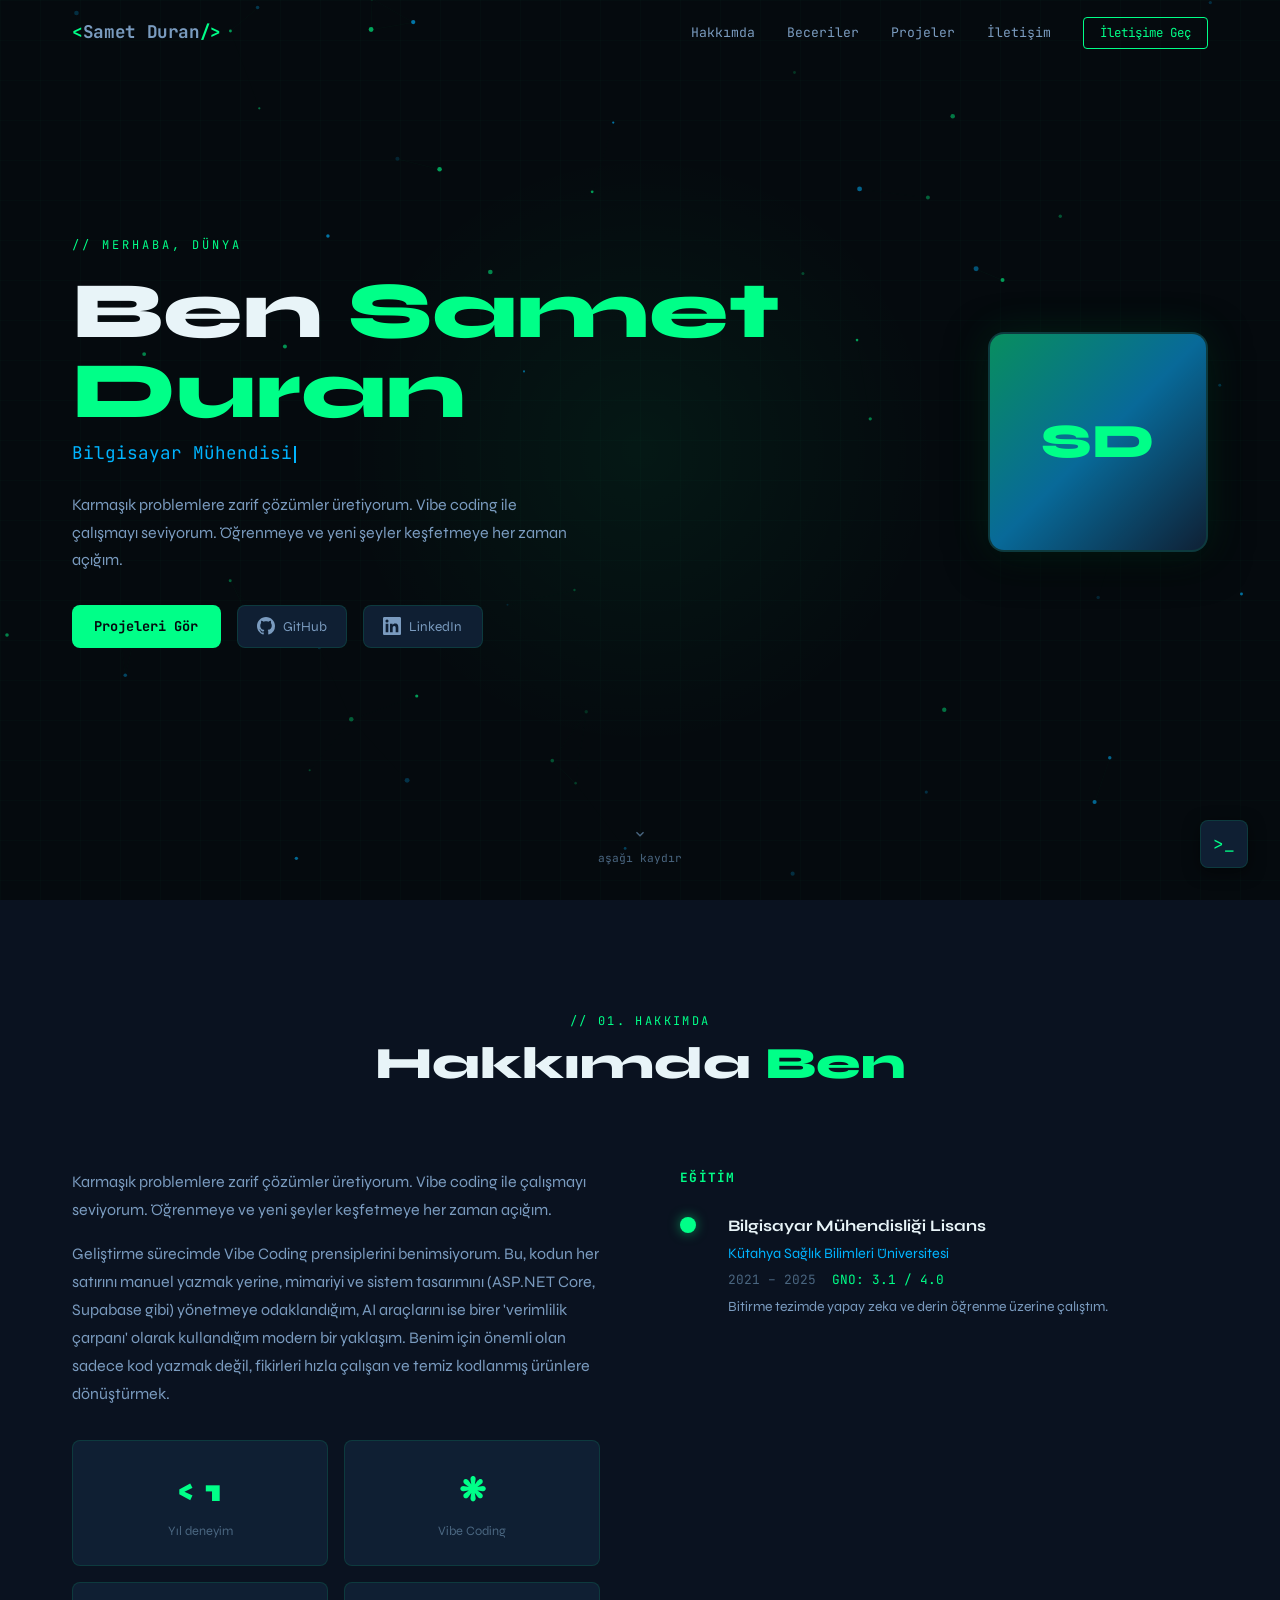
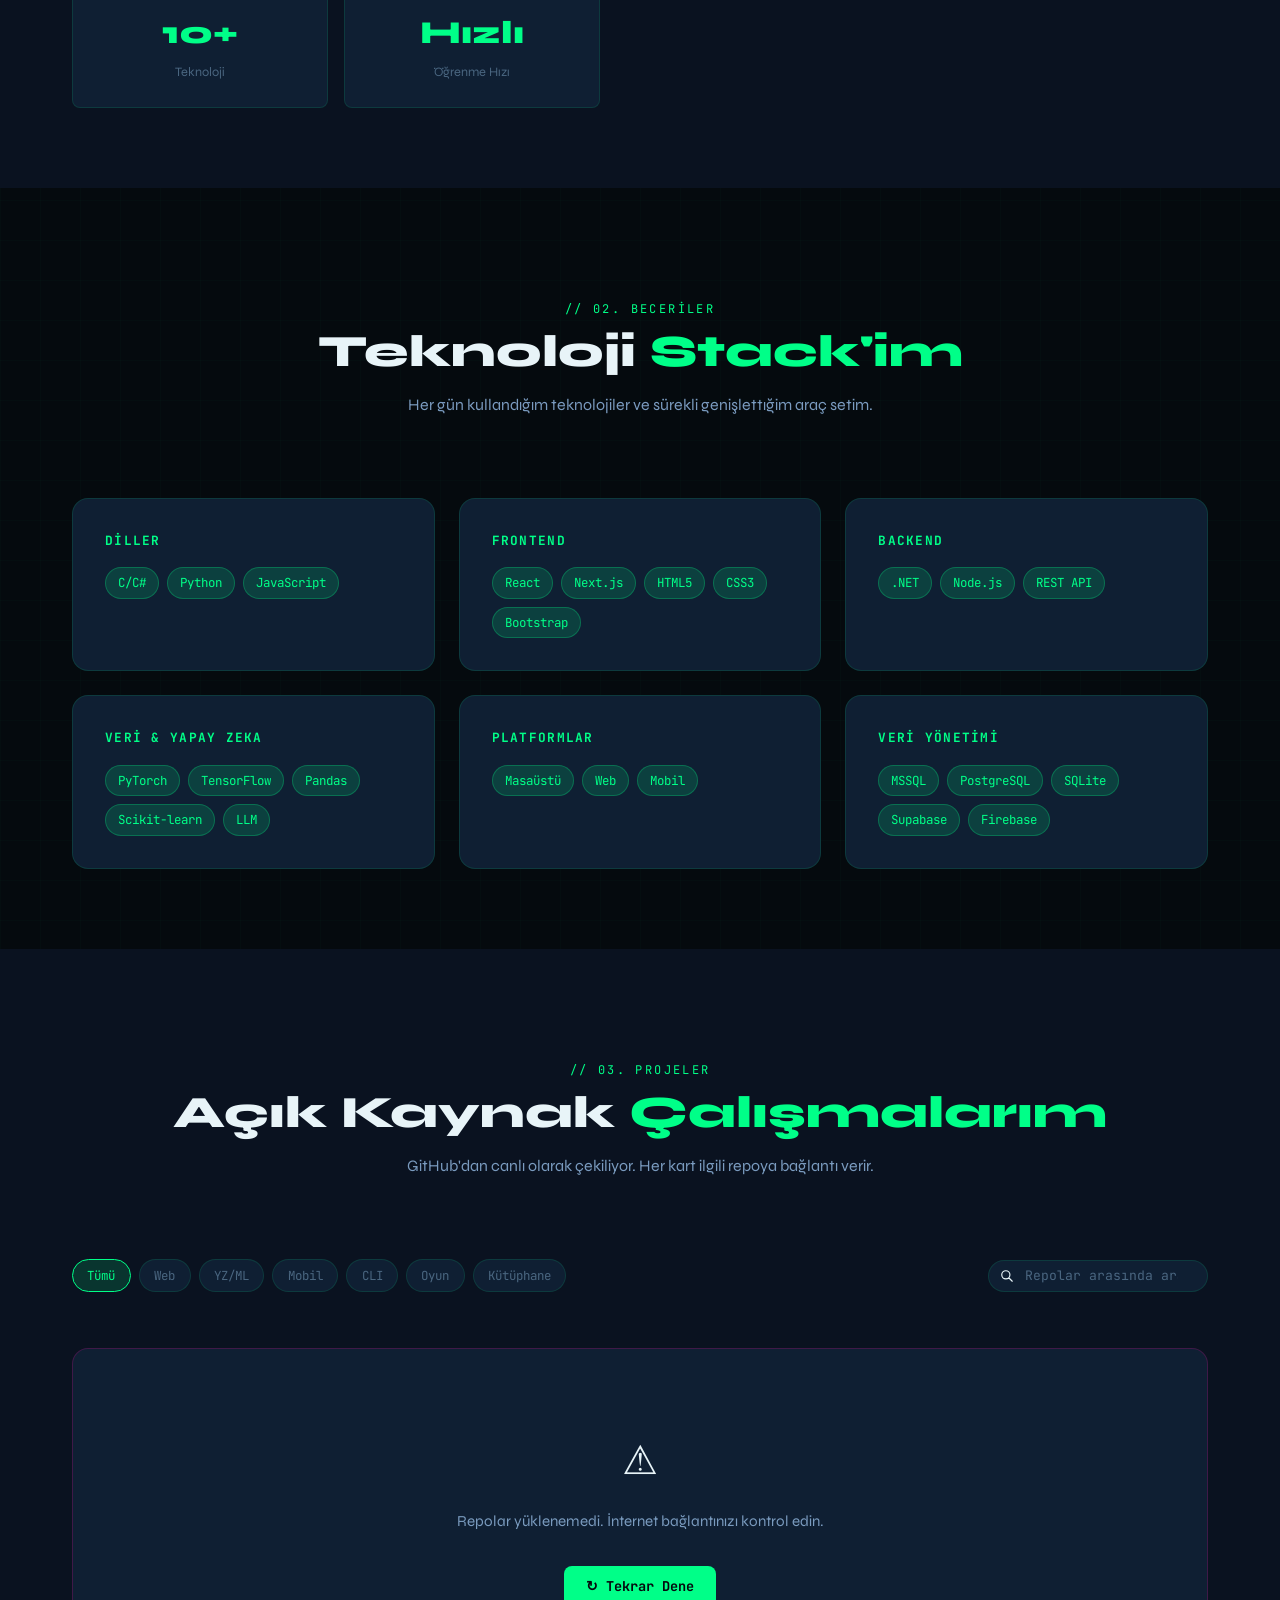
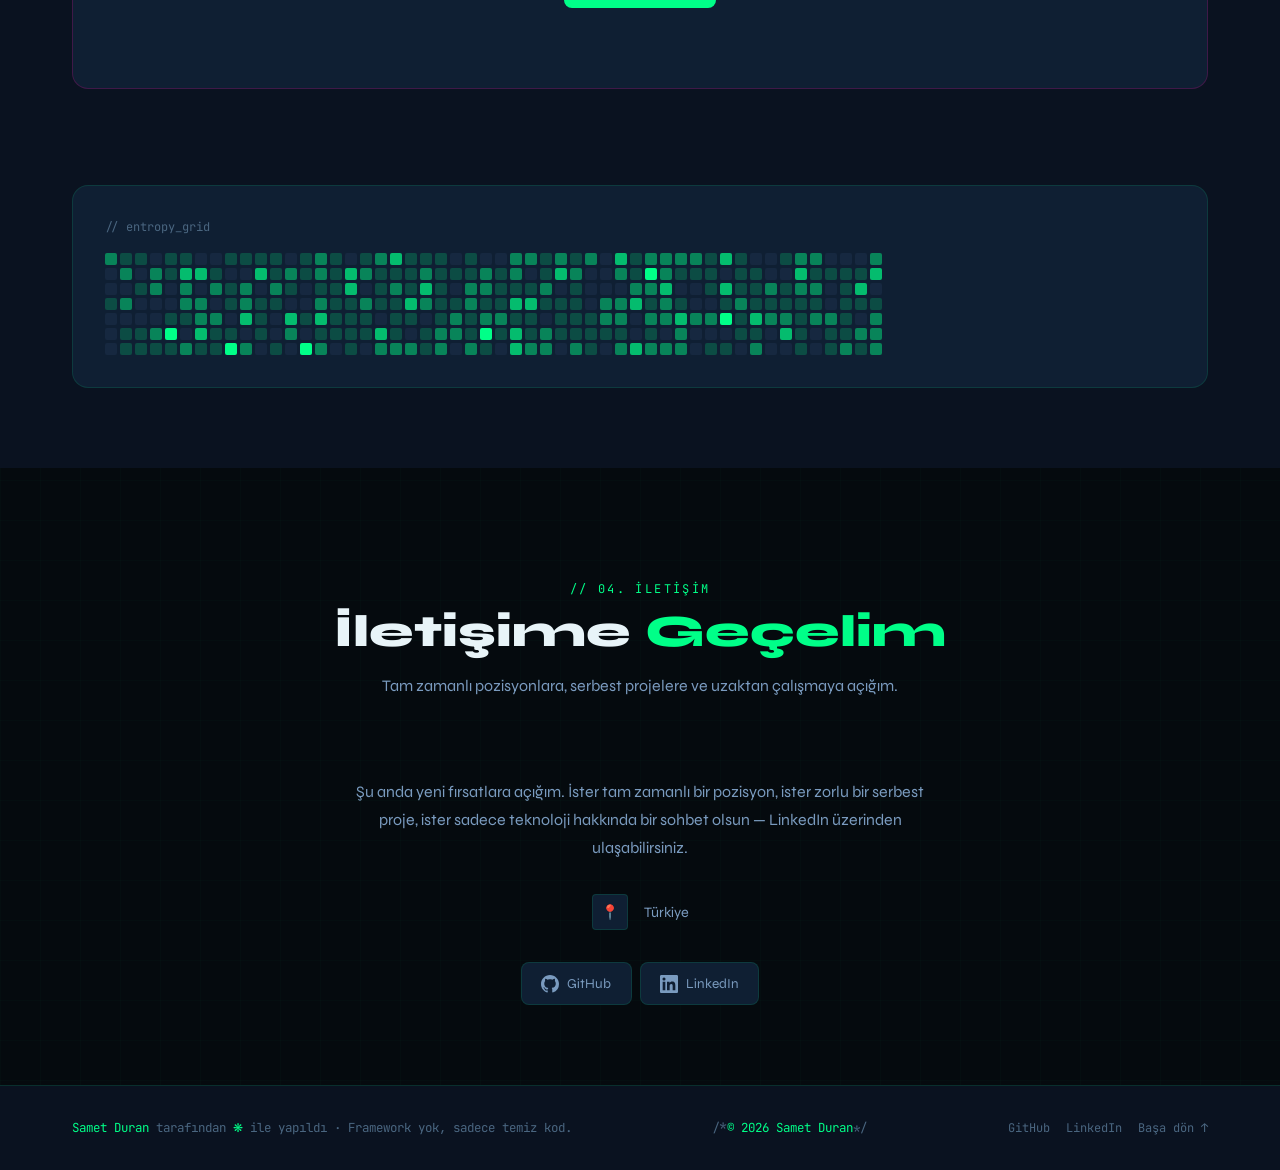
==== index.html @ 588da6be "Initial portfolio upload" ====
<!DOCTYPE html>
<html lang="tr" data-theme="dark">
<head>
  <meta charset="UTF-8">
  <meta name="viewport" content="width=device-width, initial-scale=1.0">
  <meta name="theme-color" content="#050a0e">
  <meta name="robots" content="index, follow">

  <!-- SEO — app.js tarafından config'den doldurulur -->
  <title>Portfolyo</title>
  <meta name="description" content="">
  <meta name="keywords" content="">

  <!-- Open Graph -->
  <meta property="og:type"        content="website">
  <meta property="og:title"       content="">
  <meta property="og:description" content="">
  <meta property="og:url"         content="">
  <meta property="og:image"       content="">

  <!-- Twitter Card -->
  <meta property="twitter:card"  content="summary_large_image">
  <meta property="twitter:title" content="">

  <!-- Canonical -->
  <link rel="canonical" href="">

  <!-- Kritik fontları önceden yükle -->
  <link rel="preconnect" href="https://fonts.googleapis.com">
  <link rel="preconnect" href="https://fonts.gstatic.com" crossorigin>
  <link href="https://fonts.googleapis.com/css2?family=Syne:wght@400;700;800;900&family=JetBrains+Mono:wght@400;600;700&display=swap"
        rel="stylesheet">

  <!-- Stil Dosyaları -->
  <link rel="stylesheet" href="css/variables.css">
  <link rel="stylesheet" href="css/components.css">
  <link rel="stylesheet" href="css/layout.css">

  <!-- Favicon (satır içi) -->
  <link rel="icon" href="data:image/svg+xml,<svg xmlns='http://www.w3.org/2000/svg' viewBox='0 0 100 100'><text y='.9em' font-size='90'>⚡</text></svg>">

  <!-- sr-only yardımcı sınıfı -->
  <style>
    .sr-only {
      position: absolute;
      width: 1px; height: 1px;
      padding: 0; margin: -1px;
      overflow: hidden;
      clip: rect(0,0,0,0);
      white-space: nowrap;
      border: 0;
    }
  </style>
</head>
<body>

  <!-- Kaydırma ilerleme çubuğu -->
  <div id="scroll-progress" role="progressbar" aria-label="Sayfa kaydırma ilerlemesi" aria-valuenow="0" aria-valuemin="0" aria-valuemax="100"></div>

  <!-- ══ NAVİGASYON ══════════════════════════════════════════════ -->
  <nav id="navbar" role="navigation" aria-label="Ana navigasyon">
    <div class="container nav-inner">
      <a href="#hero" class="nav-logo" aria-label="Ana sayfa">
        &lt;<span id="site-name">Portfolyo</span>/&gt;
      </a>

      <ul id="nav-menu" role="list">
        <li><a href="#about"    class="nav-link">Hakkımda</a></li>
        <li><a href="#skills"   class="nav-link">Beceriler</a></li>
        <li><a href="#projects" class="nav-link">Projeler</a></li>
        <li><a href="#contact"  class="nav-link">İletişim</a></li>
        <li>
          <a href="#contact" class="nav-cta" aria-label="İletişime geç">
            İletişime Geç
          </a>
        </li>
      </ul>

      <button id="hamburger" aria-label="Navigasyon menüsünü aç/kapat" aria-expanded="false" aria-controls="nav-menu">
        <span></span><span></span><span></span>
      </button>
    </div>
  </nav>

  <!-- ══ HERO ════════════════════════════════════════════════ -->
  <section id="hero" aria-label="Tanıtım">
    <canvas id="particle-canvas" aria-hidden="true"></canvas>
    <div class="hero-glow" aria-hidden="true"></div>

    <div class="container">
      <div class="hero-inner">
        <div class="hero-content">
          <p class="hero-label">// Merhaba, Dünya</p>
          <h1 class="hero-name">
            Ben <span class="accent" id="hero-name">Ada Yılmaz</span>
          </h1>
          <p class="hero-subtitle" aria-live="polite">
            <span id="typing-text"></span><span class="cursor" aria-hidden="true"></span>
          </p>
          <p class="hero-bio" id="hero-bio"></p>

          <div class="hero-actions" role="list">
            <a href="#projects" class="btn-primary" role="listitem">
              Projeleri Gör
            </a>
            <a href="" data-social="github" class="btn-icon" target="_blank" rel="noopener noreferrer" role="listitem" aria-label="GitHub profili">
              <svg viewBox="0 0 16 16" aria-hidden="true"><path d="M8 0C3.58 0 0 3.58 0 8c0 3.54 2.29 6.53 5.47 7.59.4.07.55-.17.55-.38 0-.19-.01-.82-.01-1.49-2.01.37-2.53-.49-2.69-.94-.09-.23-.48-.94-.82-1.13-.28-.15-.68-.52-.01-.53.63-.01 1.08.58 1.23.82.72 1.21 1.87.87 2.33.66.07-.52.28-.87.51-1.07-1.78-.2-3.64-.89-3.64-3.95 0-.87.31-1.59.82-2.15-.08-.2-.36-1.02.08-2.12 0 0 .67-.21 2.2.82.64-.18 1.32-.27 2-.27.68 0 1.36.09 2 .27 1.53-1.04 2.2-.82 2.2-.82.44 1.1.16 1.92.08 2.12.51.56.82 1.27.82 2.15 0 3.07-1.87 3.75-3.65 3.95.29.25.54.73.54 1.48 0 1.07-.01 1.93-.01 2.2 0 .21.15.46.55.38A8.013 8.013 0 0016 8c0-4.42-3.58-8-8-8z"/></svg>
              GitHub
            </a>
            <a href="" data-social="linkedin" class="btn-icon" target="_blank" rel="noopener noreferrer" role="listitem" aria-label="LinkedIn profili">
              <svg viewBox="0 0 24 24" aria-hidden="true"><path d="M20.447 20.452h-3.554v-5.569c0-1.328-.027-3.037-1.852-3.037-1.853 0-2.136 1.445-2.136 2.939v5.667H9.351V9h3.414v1.561h.046c.477-.9 1.637-1.85 3.37-1.85 3.601 0 4.267 2.37 4.267 5.455v6.286zM5.337 7.433a2.062 2.062 0 01-2.063-2.065 2.064 2.064 0 112.063 2.065zm1.782 13.019H3.555V9h3.564v11.452zM22.225 0H1.771C.792 0 0 .774 0 1.729v20.542C0 23.227.792 24 1.771 24h20.451C23.2 24 24 23.227 24 22.271V1.729C24 .774 23.2 0 22.222 0h.003z"/></svg>
              LinkedIn
            </a>

          </div>
        </div>

        <div class="hero-avatar animate-on-scroll" id="hero-avatar" aria-label="Profil fotoğrafı"></div>
      </div>
    </div>

    <div class="hero-scroll" aria-hidden="true">
      <svg viewBox="0 0 24 24"><path d="M7.41 8.59L12 13.17l4.59-4.58L18 10l-6 6-6-6 1.41-1.41z"/></svg>
      aşağı kaydır
    </div>
  </section>

  <!-- ══ HAKKIMDA ════════════════════════════════════════════════ -->
  <section id="about" aria-labelledby="about-heading">
    <div class="container">
      <div class="section-header animate-on-scroll">
        <p class="section-label">// 01. hakkımda</p>
        <h2 class="section-title" id="about-heading">Hakkımda <span>Ben</span></h2>
      </div>

      <div class="about-grid">
        <div class="about-text animate-on-scroll">
          <p id="about-bio"></p>
          <p>
            Geliştirme sürecimde Vibe Coding prensiplerini benimsiyorum. Bu, kodun her satırını manuel yazmak yerine, mimariyi ve sistem tasarımını (ASP.NET Core, Supabase gibi) yönetmeye odaklandığım, AI araçlarını ise birer 'verimlilik çarpanı' olarak kullandığım modern bir yaklaşım. Benim için önemli olan sadece kod yazmak değil, fikirleri hızla çalışan ve temiz kodlanmış ürünlere dönüştürmek.
          </p>

          <div class="about-stats" role="list" aria-label="Hızlı istatistikler">
            <div class="stat-card" role="listitem">
              <div class="stat-num">&lt; 1</div>
              <div class="stat-label">Yıl deneyim</div>
            </div>
            <div class="stat-card" role="listitem">
              <div class="stat-num">❋</div>
              <div class="stat-label">Vibe Coding</div>
            </div>
            <div class="stat-card" role="listitem">
              <div class="stat-num">10+</div>
              <div class="stat-label">Teknoloji</div>
            </div>
            <div class="stat-card" role="listitem">
              <div class="stat-num">Hızlı</div>
              <div class="stat-label">Öğrenme Hızı</div>
            </div>
          </div>
        </div>

        <div class="animate-on-scroll" style="transition-delay:100ms">
          <h3 style="font-family:var(--font-mono);font-size:.8rem;color:var(--accent);letter-spacing:.1em;text-transform:uppercase;margin-bottom:var(--space-lg)">Eğitim</h3>
          <div id="education-list" role="list" aria-label="Eğitim geçmişi"></div>
        </div>
      </div>
    </div>
  </section>

  <!-- ══ BECERİLER ════════════════════════════════════════════════ -->
  <section id="skills" aria-labelledby="skills-heading">
    <div class="container">
      <div class="section-header animate-on-scroll">
        <p class="section-label">// 02. beceriler</p>
        <h2 class="section-title" id="skills-heading">Teknoloji <span>Stack'im</span></h2>
        <p class="section-subtitle">Her gün kullandığım teknolojiler ve sürekli genişlettığim araç setim.</p>
      </div>

      <div class="skills-grid" id="skills-grid" role="list" aria-label="Teknoloji becerileri"></div>
    </div>
  </section>

  <!-- ══ PROJELER ════════════════════════════════════════════ -->
  <section id="projects" aria-labelledby="projects-heading">
    <div class="container">
      <div class="section-header animate-on-scroll">
        <p class="section-label">// 03. projeler</p>
        <h2 class="section-title" id="projects-heading">Açık Kaynak <span>Çalışmalarım</span></h2>
        <p class="section-subtitle">GitHub'dan canlı olarak çekiliyor. Her kart ilgili repoya bağlantı verir.</p>
      </div>

      <!-- Araç çubuğu -->
      <div class="projects-toolbar animate-on-scroll">
        <div id="filter-tags" role="group" aria-label="Kategoriye göre filtrele"></div>
        <div class="search-wrap">
          <svg viewBox="0 0 24 24" aria-hidden="true"><path d="M21 21l-6-6m2-5a7 7 0 11-14 0 7 7 0 0114 0z" stroke="currentColor" stroke-width="2" fill="none" stroke-linecap="round"/></svg>
          <input type="search" id="project-search" placeholder="Repolar arasında ara…" aria-label="Repo ara" autocomplete="off">
        </div>
      </div>

      <div class="projects-meta">
        <span id="repo-count" aria-live="polite" aria-atomic="true"></span>
        <span id="data-source-badge"></span>
      </div>

      <!-- Grid -->
      <div id="projects-grid" class="projects-grid" role="list" aria-label="Proje repoları" aria-live="polite"></div>

      <!-- Sayfalama -->
      <nav id="projects-pagination" aria-label="Projeler sayfalama"></nav>

      <!-- Katkı grafiği (dekoratif) -->
      <div class="contrib-section animate-on-scroll" aria-hidden="true">
        <p class="contrib-label">// entropy_grid</p>
        <div id="contrib-grid" role="presentation"></div>
      </div>
    </div>
  </section>

  <!-- ══ İLETİŞİM ════════════════════════════════════════════ -->
  <section id="contact" aria-labelledby="contact-heading">
    <div class="container">
      <div class="section-header animate-on-scroll">
        <p class="section-label">// 04. iletişim</p>
        <h2 class="section-title" id="contact-heading">İletişime <span>Geçelim</span></h2>
        <p class="section-subtitle">Tam zamanlı pozisyonlara, serbest projelere ve uzaktan çalışmaya açığım.</p>
      </div>

      <div class="contact-info animate-on-scroll" style="max-width:600px;margin:0 auto;text-align:center">
        <p style="margin-bottom:var(--space-xl)">Şu anda yeni fırsatlara açığım. İster tam zamanlı bir pozisyon, ister zorlu bir serbest proje, ister sadece teknoloji hakkında bir sohbet olsun — LinkedIn üzerinden ulaşabilirsiniz.</p>

        <div class="contact-item" style="justify-content:center">
          <span class="contact-icon" aria-hidden="true">📍</span>
          <span id="contact-location"></span>
        </div>

        <div class="social-links" role="list" aria-label="Sosyal medya bağlantıları" style="justify-content:center;margin-top:var(--space-xl)">
          <a href="" data-social="github" class="btn-icon" target="_blank" rel="noopener noreferrer" role="listitem" aria-label="GitHub">
            <svg viewBox="0 0 16 16" aria-hidden="true"><path d="M8 0C3.58 0 0 3.58 0 8c0 3.54 2.29 6.53 5.47 7.59.4.07.55-.17.55-.38 0-.19-.01-.82-.01-1.49-2.01.37-2.53-.49-2.69-.94-.09-.23-.48-.94-.82-1.13-.28-.15-.68-.52-.01-.53.63-.01 1.08.58 1.23.82.72 1.21 1.87.87 2.33.66.07-.52.28-.87.51-1.07-1.78-.2-3.64-.89-3.64-3.95 0-.87.31-1.59.82-2.15-.08-.2-.36-1.02.08-2.12 0 0 .67-.21 2.2.82.64-.18 1.32-.27 2-.27.68 0 1.36.09 2 .27 1.53-1.04 2.2-.82 2.2-.82.44 1.1.16 1.92.08 2.12.51.56.82 1.27.82 2.15 0 3.07-1.87 3.75-3.65 3.95.29.25.54.73.54 1.48 0 1.07-.01 1.93-.01 2.2 0 .21.15.46.55.38A8.013 8.013 0 0016 8c0-4.42-3.58-8-8-8z"/></svg>
            GitHub
          </a>
          <a href="" data-social="linkedin" class="btn-icon" target="_blank" rel="noopener noreferrer" role="listitem" aria-label="LinkedIn">
            <svg viewBox="0 0 24 24" aria-hidden="true"><path d="M20.447 20.452h-3.554v-5.569c0-1.328-.027-3.037-1.852-3.037-1.853 0-2.136 1.445-2.136 2.939v5.667H9.351V9h3.414v1.561h.046c.477-.9 1.637-1.85 3.37-1.85 3.601 0 4.267 2.37 4.267 5.455v6.286zM5.337 7.433a2.062 2.062 0 01-2.063-2.065 2.064 2.064 0 112.063 2.065zm1.782 13.019H3.555V9h3.564v11.452zM22.225 0H1.771C.792 0 0 .774 0 1.729v20.542C0 23.227.792 24 1.771 24h20.451C23.2 24 24 23.227 24 22.271V1.729C24 .774 23.2 0 22.222 0h.003z"/></svg>
            LinkedIn
          </a>
        </div>
      </div>
    </div>
  </section>

  <!-- ══ FOOTER ═══════════════════════════════════════════════ -->
  <footer role="contentinfo">
    <div class="container footer-inner">
      <p class="footer-copy">
        <span id="footer-name"></span> tarafından <span>❋</span> ile yapıldı · Framework yok, sadece temiz kod.
      </p>
      <p class="footer-copy">
         /*<span>©  2026 </span><span id="footer-name2"></span>*/
      </p>
      <nav class="footer-links" aria-label="Footer bağlantıları">
        <a href="" data-social="github" target="_blank" rel="noopener noreferrer">GitHub</a>
        <a href="" data-social="linkedin" target="_blank" rel="noopener noreferrer">LinkedIn</a>
        <a href="#hero">Başa dön ↑</a>
      </nav>
    </div>
  </footer>

  <!-- ══ PROJE MODALİ ════════════════════════════════════════════ -->
  <div id="project-modal" class="modal-overlay" hidden aria-hidden="true" aria-modal="true" role="dialog" aria-labelledby="modal-title">
    <div class="modal-box">
      <button id="modal-close" class="modal-close" aria-label="İletişim kutusunu kapat">✕</button>
      <div id="modal-body"></div>
    </div>
  </div>

  <!-- ══ TERMİNAL ═════════════════════════════════════════════ -->
  <button id="terminal-trigger" aria-label="Terminali aç" aria-expanded="false" aria-controls="terminal" title="Terminal (paskalya yumurtası)">
    &gt;_
  </button>

  <div id="terminal" role="complementary" aria-label="Etkileşimli terminal">
    <div class="term-bar">
      <span class="term-dot term-dot--r" aria-hidden="true"></span>
      <span class="term-dot term-dot--y" aria-hidden="true"></span>
      <span class="term-dot term-dot--g" aria-hidden="true"></span>
      <span class="term-title">bash — portfolyo</span>
    </div>
    <div id="term-output" aria-live="polite" aria-label="Terminal çıktısı"></div>
    <div class="term-input-row">
      <span class="term-ps" aria-hidden="true">❯</span>
      <label for="term-input" class="sr-only">Terminal komut girişi</label>
      <input type="text" id="term-input" autocomplete="off" autocorrect="off" spellcheck="false" placeholder="bir komut yazın…" aria-label="Terminal girişi">
    </div>
  </div>

  <!-- Scriptler — sıra önemli -->
  <script src="js/config.js"></script>
  <script src="js/github.js"></script>
  <script src="js/components.js"></script>
  <script src="js/projects.js"></script>
  <script src="js/ui.js"></script>
  <script src="js/app.js"></script>

</body>
</html>
---- css/variables.css ----
/* ============================================================
   variables.css — Design tokens & CSS custom properties
   ============================================================ */

:root {
  /* Palette */
  --clr-bg:           #050a0e;
  --clr-bg-2:         #0a1220;
  --clr-bg-3:         #0d1a2a;
  --clr-surface:      #0f1f33;
  --clr-surface-2:    #162840;
  --clr-border:       rgba(0, 255, 136, 0.12);
  --clr-border-hover: rgba(0, 255, 136, 0.35);

  /* Accent */
  --accent:           #00ff88;
  --accent-dim:       rgba(0, 255, 136, 0.15);
  --accent-glow:      0 0 20px rgba(0, 255, 136, 0.4);
  --accent-2:         #00b4ff;
  --accent-2-dim:     rgba(0, 180, 255, 0.15);
  --accent-3:         #ff0099;

  /* Text */
  --txt-primary:      #e8f4f8;
  --txt-secondary:    #7a9bbf;
  --txt-muted:        #4a6680;
  --txt-accent:       var(--accent);

  /* Typography */
  --font-mono:        'JetBrains Mono', 'Fira Code', 'Cascadia Code', monospace;
  --font-sans:        'Syne', 'DM Sans', system-ui, sans-serif;
  --font-display:     'Syne', sans-serif;

  /* Spacing */
  --space-xs:   0.25rem;
  --space-sm:   0.5rem;
  --space-md:   1rem;
  --space-lg:   1.5rem;
  --space-xl:   2rem;
  --space-2xl:  3rem;
  --space-3xl:  5rem;

  /* Layout */
  --max-w:        1200px;
  --nav-h:        64px;
  --radius-sm:    4px;
  --radius-md:    8px;
  --radius-lg:    16px;
  --radius-full:  9999px;

  /* Transitions */
  --ease-out:  cubic-bezier(0.22, 1, 0.36, 1);
  --ease-in:   cubic-bezier(0.64, 0, 0.78, 0);
  --dur-fast:  150ms;
  --dur-med:   300ms;
  --dur-slow:  600ms;

  /* Shadows */
  --shadow-sm:  0 1px 3px rgba(0,0,0,0.4);
  --shadow-md:  0 4px 16px rgba(0,0,0,0.5);
  --shadow-lg:  0 8px 40px rgba(0,0,0,0.6);
  --shadow-card: 0 0 0 1px var(--clr-border), var(--shadow-md);
}

/* ── Reset ──────────────────────────────────────────────── */
*, *::before, *::after { box-sizing: border-box; margin: 0; padding: 0; }

html {
  scroll-behavior: smooth;
  font-size: 16px;
  -webkit-text-size-adjust: 100%;
}

body {
  background: var(--clr-bg);
  color: var(--txt-primary);
  font-family: var(--font-sans);
  line-height: 1.6;
  min-height: 100vh;
  overflow-x: hidden;
  /* Subtle grid texture */
  background-image:
    linear-gradient(rgba(0,255,136,0.015) 1px, transparent 1px),
    linear-gradient(90deg, rgba(0,255,136,0.015) 1px, transparent 1px);
  background-size: 40px 40px;
}

img { display: block; max-width: 100%; }
a   { color: inherit; text-decoration: none; }
button { cursor: pointer; font: inherit; border: none; background: none; }
ul, ol { list-style: none; }

/* Focus ring — accessibility */
:focus-visible {
  outline: 2px solid var(--accent);
  outline-offset: 3px;
  border-radius: var(--radius-sm);
}

/* Scrollbar */
::-webkit-scrollbar       { width: 6px; height: 6px; }
::-webkit-scrollbar-track { background: var(--clr-bg-2); }
::-webkit-scrollbar-thumb { background: var(--clr-surface-2); border-radius: 3px; }
::-webkit-scrollbar-thumb:hover { background: var(--accent-dim); }

/* Selection */
::selection { background: var(--accent-dim); color: var(--accent); }

/* Container */
.container {
  width: 100%;
  max-width: var(--max-w);
  margin: 0 auto;
  padding: 0 var(--space-xl);
}

@media (max-width: 640px) {
  .container { padding: 0 var(--space-md); }
}
---- css/components.css ----
/* ============================================================
   components.css — Reusable UI components
   ============================================================ */

/* ── Buttons ─────────────────────────────────────────────── */
.btn-primary {
  display: inline-flex;
  align-items: center;
  gap: var(--space-sm);
  padding: 0.65rem 1.4rem;
  background: var(--accent);
  color: var(--clr-bg);
  font-family: var(--font-mono);
  font-size: 0.85rem;
  font-weight: 700;
  border-radius: var(--radius-md);
  transition: box-shadow var(--dur-med) var(--ease-out), transform var(--dur-fast);
}
.btn-primary:hover {
  box-shadow: var(--accent-glow);
  transform: translateY(-2px);
}
.btn-primary:active { transform: translateY(0); }

.btn-secondary {
  display: inline-flex;
  align-items: center;
  gap: var(--space-sm);
  padding: 0.65rem 1.4rem;
  background: transparent;
  color: var(--accent-2);
  font-family: var(--font-mono);
  font-size: 0.85rem;
  font-weight: 600;
  border: 1px solid var(--accent-2);
  border-radius: var(--radius-md);
  transition: background var(--dur-med), box-shadow var(--dur-med), transform var(--dur-fast);
}
.btn-secondary:hover {
  background: rgba(0, 180, 255, 0.1);
  box-shadow: 0 0 16px rgba(0, 180, 255, 0.3);
  transform: translateY(-2px);
}

.btn-icon {
  display: inline-flex;
  align-items: center;
  gap: 0.5rem;
  padding: 0.6rem 1.2rem;
  border: 1px solid var(--clr-border);
  border-radius: var(--radius-md);
  font-size: 0.85rem;
  color: var(--txt-secondary);
  background: var(--clr-surface);
  transition: border-color var(--dur-med), color var(--dur-med), transform var(--dur-fast), box-shadow var(--dur-med);
}
.btn-icon:hover {
  border-color: var(--accent);
  color: var(--accent);
  transform: translateY(-2px);
  box-shadow: var(--accent-glow);
}
.btn-icon svg { width: 18px; height: 18px; fill: currentColor; }

/* ── Section titles ─────────────────────────────────────── */
.section-header {
  text-align: center;
  margin-bottom: var(--space-3xl);
}
.section-label {
  font-family: var(--font-mono);
  font-size: 0.75rem;
  color: var(--accent);
  letter-spacing: 0.2em;
  text-transform: uppercase;
  margin-bottom: var(--space-sm);
}
.section-title {
  font-family: var(--font-display);
  font-size: clamp(1.8rem, 4vw, 2.8rem);
  font-weight: 800;
  color: var(--txt-primary);
  line-height: 1.1;
}
.section-title span { color: var(--accent); }
.section-subtitle {
  margin-top: var(--space-md);
  color: var(--txt-secondary);
  font-size: 1rem;
  max-width: 520px;
  margin-left: auto;
  margin-right: auto;
}

/* ── Skill cards ─────────────────────────────────────────── */
.skill-card {
  background: var(--clr-surface);
  border: 1px solid var(--clr-border);
  border-radius: var(--radius-lg);
  padding: var(--space-xl);
  transition: border-color var(--dur-med), transform var(--dur-med) var(--ease-out);
}
.skill-card:hover {
  border-color: var(--clr-border-hover);
  transform: translateY(-4px);
}
.skill-category {
  font-family: var(--font-mono);
  font-size: 0.8rem;
  color: var(--accent);
  letter-spacing: 0.1em;
  text-transform: uppercase;
  margin-bottom: var(--space-md);
}
.skill-badges { display: flex; flex-wrap: wrap; gap: var(--space-sm); }
.skill-badge {
  padding: 0.3rem 0.75rem;
  background: var(--accent-dim);
  color: var(--accent);
  border: 1px solid rgba(0, 255, 136, 0.25);
  border-radius: var(--radius-full);
  font-family: var(--font-mono);
  font-size: 0.78rem;
  transition: background var(--dur-fast), transform var(--dur-fast);
}
.skill-badge:hover { background: rgba(0, 255, 136, 0.25); transform: scale(1.05); }

/* ── Project cards ──────────────────────────────────────── */
.project-card {
  background: var(--clr-surface);
  border: 1px solid var(--clr-border);
  border-radius: var(--radius-lg);
  padding: var(--space-xl);
  display: flex;
  flex-direction: column;
  gap: var(--space-md);
  transition: border-color var(--dur-med), transform var(--dur-med) var(--ease-out), box-shadow var(--dur-med);
  cursor: pointer;
  position: relative;
  overflow: hidden;
}
.project-card::before {
  content: '';
  position: absolute;
  top: 0; left: 0; right: 0;
  height: 2px;
  background: linear-gradient(90deg, var(--accent), var(--accent-2));
  opacity: 0;
  transition: opacity var(--dur-med);
}
.project-card:hover {
  border-color: var(--clr-border-hover);
  transform: translateY(-6px);
  box-shadow: var(--shadow-lg), 0 0 30px rgba(0, 255, 136, 0.08);
}
.project-card:hover::before { opacity: 1; }

.project-card-header {
  display: flex;
  align-items: center;
  gap: var(--space-sm);
}
.repo-icon {
  width: 16px; height: 16px;
  fill: var(--txt-muted);
  flex-shrink: 0;
}
.project-name {
  font-family: var(--font-mono);
  font-size: 0.95rem;
  font-weight: 600;
  color: var(--accent-2);
  word-break: break-word;
}
.badge-archived {
  font-size: 0.65rem;
  padding: 0.15rem 0.5rem;
  background: rgba(255, 166, 0, 0.15);
  color: #ffa600;
  border: 1px solid rgba(255, 166, 0, 0.3);
  border-radius: var(--radius-full);
  font-family: var(--font-mono);
  margin-left: auto;
}

.project-desc {
  font-size: 0.875rem;
  color: var(--txt-secondary);
  line-height: 1.55;
  flex: 1;
  display: -webkit-box;
  -webkit-line-clamp: 3;
  line-clamp: 3;
  -webkit-box-orient: vertical;
  overflow: hidden;
}

.repo-topics { display: flex; flex-wrap: wrap; gap: 0.35rem; }
.repo-topic {
  font-size: 0.7rem;
  font-family: var(--font-mono);
  padding: 0.15rem 0.55rem;
  background: var(--accent-2-dim);
  color: var(--accent-2);
  border-radius: var(--radius-full);
  border: 1px solid rgba(0, 180, 255, 0.2);
}

.project-meta {
  display: flex;
  align-items: center;
  gap: var(--space-md);
  font-size: 0.78rem;
  color: var(--txt-muted);
  font-family: var(--font-mono);
  flex-wrap: wrap;
}
.meta-lang { display: flex; align-items: center; gap: 0.35rem; }
.lang-dot { width: 10px; height: 10px; border-radius: 50%; flex-shrink: 0; }
.meta-stat {
  display: flex;
  align-items: center;
  gap: 0.3rem;
}
.meta-stat svg { width: 13px; height: 13px; fill: currentColor; }
.meta-updated { margin-left: auto; }

.project-links {
  display: flex;
  gap: var(--space-sm);
  margin-top: auto;
}
.btn-link {
  display: inline-flex;
  align-items: center;
  gap: 0.4rem;
  font-size: 0.78rem;
  font-family: var(--font-mono);
  padding: 0.35rem 0.85rem;
  border-radius: var(--radius-sm);
  border: 1px solid;
  transition: background var(--dur-fast), transform var(--dur-fast);
}
.btn-link svg { width: 13px; height: 13px; fill: currentColor; }
.btn-link--ghost {
  border-color: var(--clr-border);
  color: var(--txt-secondary);
}
.btn-link--ghost:hover { background: var(--clr-surface-2); color: var(--txt-primary); }
.btn-link--accent {
  border-color: rgba(0, 255, 136, 0.3);
  color: var(--accent);
  background: var(--accent-dim);
}
.btn-link--accent:hover { background: rgba(0, 255, 136, 0.25); transform: translateY(-1px); }

/* ── Skeleton loaders ─────────────────────────────────────  */
@keyframes shimmer {
  0%   { background-position: -600px 0; }
  100% { background-position:  600px 0; }
}
.skeleton {
  pointer-events: none;
  cursor: default;
}
.skel-line, .skel-dot {
  border-radius: var(--radius-sm);
  background: linear-gradient(90deg,
    var(--clr-surface-2) 25%,
    var(--clr-bg-3) 50%,
    var(--clr-surface-2) 75%);
  background-size: 600px 100%;
  animation: shimmer 1.4s infinite linear;
}
.skel-title  { height: 16px; width: 60%; margin-bottom: 0.5rem; }
.skel-desc   { height: 12px; width: 90%; margin-bottom: 0.35rem; }
.skel-short  { width: 70%; }
.skel-meta   { display: flex; align-items: center; gap: 0.75rem; margin-top: 0.75rem; }
.skel-dot    { width: 10px; height: 10px; border-radius: 50%; }
.skel-xs     { height: 10px; width: 40px; }

/* ── Error card ──────────────────────────────────────────── */
.error-card {
  grid-column: 1 / -1;
  text-align: center;
  padding: var(--space-3xl) var(--space-xl);
  background: var(--clr-surface);
  border: 1px solid rgba(255, 0, 153, 0.2);
  border-radius: var(--radius-lg);
}
.error-icon { font-size: 2.5rem; margin-bottom: var(--space-md); }
.error-msg  { color: var(--txt-secondary); margin-bottom: var(--space-xl); font-size: 0.95rem; }

/* ── No results ──────────────────────────────────────────── */
.no-results {
  grid-column: 1 / -1;
  text-align: center;
  padding: var(--space-3xl);
  color: var(--txt-secondary);
}
.no-results-icon { font-size: 2rem; display: block; margin-bottom: var(--space-md); }

/* ── Cache badge ─────────────────────────────────────────── */
.cache-badge {
  font-family: var(--font-mono);
  font-size: 0.7rem;
  padding: 0.2rem 0.6rem;
  background: var(--accent-dim);
  color: var(--accent);
  border-radius: var(--radius-full);
  border: 1px solid rgba(0,255,136,0.2);
}
.cache-warn { color: #ffa600; font-family: var(--font-mono); font-size: 0.75rem; }

/* ── Education timeline ──────────────────────────────────── */
.edu-item {
  display: flex;
  gap: var(--space-xl);
  position: relative;
  padding-bottom: var(--space-xl);
}
.edu-item:not(:last-child)::after {
  content: '';
  position: absolute;
  left: 7px;
  top: 16px;
  bottom: 0;
  width: 1px;
  background: var(--clr-border);
}
.edu-dot {
  width: 16px; height: 16px;
  border-radius: 50%;
  background: var(--accent);
  flex-shrink: 0;
  margin-top: 4px;
  box-shadow: 0 0 12px rgba(0,255,136,0.5);
}
.edu-degree { font-weight: 700; color: var(--txt-primary); font-size: 1rem; }
.edu-school { color: var(--accent-2); font-size: 0.9rem; margin: 0.2rem 0; }
.edu-meta   { display: flex; gap: var(--space-md); font-size: 0.8rem; color: var(--txt-muted); font-family: var(--font-mono); margin: 0.3rem 0; }
.edu-gpa    { color: var(--accent); }
.edu-desc   { font-size: 0.875rem; color: var(--txt-secondary); margin-top: 0.35rem; }

/* ── Modal ───────────────────────────────────────────────── */
.modal-overlay {
  position: fixed;
  inset: 0;
  background: rgba(5, 10, 14, 0.85);
  backdrop-filter: blur(8px);
  z-index: 1000;
  display: flex;
  align-items: center;
  justify-content: center;
  padding: var(--space-xl);
}
.modal-overlay[hidden] { display: none; }

.modal-box {
  background: var(--clr-surface);
  border: 1px solid var(--clr-border-hover);
  border-radius: var(--radius-lg);
  padding: var(--space-2xl);
  width: 100%;
  max-width: 560px;
  position: relative;
  box-shadow: var(--shadow-lg);
  animation: modal-in 0.25s var(--ease-out);
}
@keyframes modal-in {
  from { opacity: 0; transform: scale(0.95) translateY(10px); }
  to   { opacity: 1; transform: scale(1) translateY(0); }
}
.modal-close {
  position: absolute;
  top: var(--space-md);
  right: var(--space-md);
  width: 32px; height: 32px;
  display: flex; align-items: center; justify-content: center;
  border-radius: var(--radius-sm);
  color: var(--txt-muted);
  font-size: 1.2rem;
  transition: color var(--dur-fast), background var(--dur-fast);
}
.modal-close:hover { color: var(--txt-primary); background: var(--clr-surface-2); }
.modal-header { display: flex; align-items: center; gap: var(--space-sm); margin-bottom: var(--space-md); }
.modal-title  { font-family: var(--font-mono); font-size: 1.2rem; color: var(--accent-2); }
.modal-desc   { color: var(--txt-secondary); margin-bottom: var(--space-lg); line-height: 1.6; }
.modal-topics { margin-bottom: var(--space-lg); }
.modal-stats  { display: flex; gap: var(--space-xl); margin-bottom: var(--space-xl); }
.modal-stat   { display: flex; flex-direction: column; align-items: center; gap: 0.2rem; }
.modal-stat strong { font-size: 1.4rem; font-family: var(--font-mono); color: var(--txt-primary); }
.modal-stat small  { font-size: 0.75rem; color: var(--txt-muted); }
.modal-actions { display: flex; gap: var(--space-md); flex-wrap: wrap; }

/* ── Scroll animations ───────────────────────────────────── */
.animate-on-scroll {
  opacity: 0;
  transform: translateY(24px);
  transition: opacity var(--dur-slow) var(--ease-out), transform var(--dur-slow) var(--ease-out);
}
.animate-on-scroll.visible { opacity: 1; transform: translateY(0); }

/* Stagger via nth-child */
.project-card:nth-child(2) { transition-delay: 60ms; }
.project-card:nth-child(3) { transition-delay: 120ms; }
.project-card:nth-child(4) { transition-delay: 180ms; }
.project-card:nth-child(5) { transition-delay: 240ms; }
.project-card:nth-child(6) { transition-delay: 300ms; }
---- css/layout.css ----
/* ============================================================
   layout.css — Page structure, nav, sections, footer
   ============================================================ */

/* ── Scroll progress bar ─────────────────────────────────── */
#scroll-progress {
  position: fixed;
  top: 0; left: 0;
  height: 2px;
  width: 0%;
  background: linear-gradient(90deg, var(--accent), var(--accent-2), var(--accent-3));
  z-index: 9999;
  transition: width 80ms linear;
}

/* ── Navbar ──────────────────────────────────────────────── */
#navbar {
  position: fixed;
  top: 0; left: 0; right: 0;
  height: var(--nav-h);
  z-index: 100;
  transition: background var(--dur-med), box-shadow var(--dur-med), backdrop-filter var(--dur-med);
}
#navbar.scrolled {
  background: rgba(5, 10, 14, 0.88);
  backdrop-filter: blur(16px);
  box-shadow: 0 1px 0 var(--clr-border);
}
.nav-inner {
  display: flex;
  align-items: center;
  justify-content: space-between;
  height: 100%;
}
.nav-logo {
  font-family: var(--font-mono);
  font-size: 1.1rem;
  font-weight: 700;
  color: var(--accent);
  letter-spacing: -0.02em;
}
.nav-logo span { color: var(--txt-secondary); }
#nav-menu {
  display: flex;
  align-items: center;
  gap: var(--space-xl);
}
.nav-link {
  font-family: var(--font-mono);
  font-size: 0.82rem;
  color: var(--txt-secondary);
  transition: color var(--dur-fast);
  position: relative;
}
.nav-link::after {
  content: '';
  position: absolute;
  bottom: -4px; left: 0; right: 0;
  height: 1px;
  background: var(--accent);
  transform: scaleX(0);
  transition: transform var(--dur-med) var(--ease-out);
}
.nav-link:hover, .nav-link.active { color: var(--accent); }
.nav-link:hover::after, .nav-link.active::after { transform: scaleX(1); }

.nav-cta {
  font-family: var(--font-mono);
  font-size: 0.78rem;
  padding: 0.4rem 1rem;
  border: 1px solid var(--accent);
  border-radius: var(--radius-sm);
  color: var(--accent);
  transition: background var(--dur-fast);
}
.nav-cta:hover { background: var(--accent-dim); }

#hamburger {
  display: none;
  flex-direction: column;
  gap: 5px;
  padding: 6px;
}
#hamburger span {
  display: block;
  width: 22px;
  height: 2px;
  background: var(--txt-secondary);
  border-radius: 2px;
  transition: transform var(--dur-med), opacity var(--dur-med);
}

/* ── Sections ─────────────────────────────────────────────── */
section {
  padding: calc(var(--space-3xl) + var(--nav-h) / 2) 0 var(--space-3xl);
}
section:first-of-type { padding-top: 0; }

/* ── Hero ─────────────────────────────────────────────────── */
#hero {
  position: relative;
  min-height: 100vh;
  display: flex;
  align-items: center;
  overflow: hidden;
  padding-top: var(--nav-h) !important;
}
#particle-canvas {
  position: absolute;
  inset: 0;
  width: 100%;
  height: 100%;
  pointer-events: none;
}
.hero-glow {
  position: absolute;
  width: 600px; height: 600px;
  border-radius: 50%;
  background: radial-gradient(circle, rgba(0,255,136,0.06) 0%, transparent 70%);
  top: 50%; left: 50%;
  transform: translate(-50%, -50%);
  pointer-events: none;
}
.hero-inner {
  position: relative;
  z-index: 1;
  display: grid;
  grid-template-columns: 1fr auto;
  align-items: center;
  gap: var(--space-3xl);
  width: 100%;
}
.hero-label {
  font-family: var(--font-mono);
  font-size: 0.75rem;
  color: var(--accent);
  letter-spacing: 0.25em;
  text-transform: uppercase;
  margin-bottom: var(--space-md);
}
.hero-name {
  font-family: var(--font-display);
  font-size: clamp(2.5rem, 7vw, 5rem);
  font-weight: 900;
  line-height: 1.0;
  color: var(--txt-primary);
  margin-bottom: var(--space-sm);
}
.hero-name .accent { color: var(--accent); }

.hero-subtitle {
  font-family: var(--font-mono);
  font-size: clamp(0.9rem, 2vw, 1.1rem);
  color: var(--accent-2);
  margin-bottom: var(--space-lg);
  min-height: 1.5em;
}
.cursor {
  display: inline-block;
  width: 2px; height: 1em;
  background: var(--accent-2);
  margin-left: 2px;
  vertical-align: middle;
  animation: blink 1s step-end infinite;
}
@keyframes blink { 0%,100%{opacity:1} 50%{opacity:0} }

.hero-bio {
  font-size: 1rem;
  color: var(--txt-secondary);
  max-width: 500px;
  margin-bottom: var(--space-xl);
  line-height: 1.7;
}
.hero-actions { display: flex; flex-wrap: wrap; gap: var(--space-md); }

.hero-avatar {
  width: 220px; height: 220px;
  border-radius: var(--radius-lg);
  background: var(--clr-surface);
  border: 2px solid var(--clr-border);
  display: flex;
  align-items: center;
  justify-content: center;
  font-family: var(--font-display);
  font-size: 3rem;
  font-weight: 900;
  color: var(--accent);
  position: relative;
  flex-shrink: 0;
  overflow: hidden;
  box-shadow: 0 0 40px rgba(0,255,136,0.1), var(--shadow-lg);
}
.hero-avatar::before {
  content: '';
  position: absolute;
  inset: -2px;
  border-radius: var(--radius-lg);
  background: linear-gradient(135deg, var(--accent), var(--accent-2), transparent);
  z-index: -1;
  opacity: 0.5;
}
.hero-avatar img { width: 100%; height: 100%; object-fit: cover; }

.hero-scroll {
  position: absolute;
  bottom: 2rem;
  left: 50%;
  transform: translateX(-50%);
  display: flex;
  flex-direction: column;
  align-items: center;
  gap: 0.5rem;
  font-family: var(--font-mono);
  font-size: 0.7rem;
  color: var(--txt-muted);
  animation: bounce 2s ease-in-out infinite;
}
.hero-scroll svg { width: 16px; fill: var(--txt-muted); }
@keyframes bounce { 0%,100%{transform:translateX(-50%) translateY(0)} 50%{transform:translateX(-50%) translateY(6px)} }

/* ── About ─────────────────────────────────────────────────── */
#about { background: var(--clr-bg-2); }
.about-grid {
  display: grid;
  grid-template-columns: 1fr 1fr;
  gap: var(--space-3xl);
  align-items: start;
}
.about-text p {
  color: var(--txt-secondary);
  margin-bottom: var(--space-md);
  line-height: 1.75;
}
.about-stats {
  display: grid;
  grid-template-columns: 1fr 1fr;
  gap: var(--space-md);
  margin-top: var(--space-xl);
}
.stat-card {
  background: var(--clr-surface);
  border: 1px solid var(--clr-border);
  border-radius: var(--radius-md);
  padding: var(--space-lg);
  text-align: center;
}
.stat-num {
  font-family: var(--font-display);
  font-size: 2rem;
  font-weight: 900;
  color: var(--accent);
}
.stat-label { font-size: 0.8rem; color: var(--txt-muted); margin-top: 0.25rem; }

/* ── Skills ─────────────────────────────────────────────────── */
.skills-grid {
  display: grid;
  grid-template-columns: repeat(auto-fill, minmax(280px, 1fr));
  gap: var(--space-lg);
}

/* ── Projects ─────────────────────────────────────────────── */
#projects { background: var(--clr-bg-2); }
.projects-toolbar {
  display: flex;
  flex-wrap: wrap;
  align-items: center;
  gap: var(--space-md);
  margin-bottom: var(--space-xl);
}
#filter-tags {
  display: flex;
  flex-wrap: wrap;
  gap: var(--space-sm);
}
.filter-btn {
  font-family: var(--font-mono);
  font-size: 0.78rem;
  padding: 0.35rem 0.9rem;
  border: 1px solid var(--clr-border);
  border-radius: var(--radius-full);
  color: var(--txt-muted);
  background: var(--clr-surface);
  transition: all var(--dur-fast);
}
.filter-btn:hover  { border-color: var(--accent); color: var(--accent); }
.filter-btn.active { border-color: var(--accent); color: var(--accent); background: var(--accent-dim); }

.search-wrap {
  position: relative;
  margin-left: auto;
}
.search-wrap svg {
  position: absolute;
  left: 0.75rem;
  top: 50%;
  transform: translateY(-50%);
  width: 14px;
  fill: var(--txt-muted);
  pointer-events: none;
}
#project-search {
  background: var(--clr-surface);
  border: 1px solid var(--clr-border);
  border-radius: var(--radius-full);
  padding: 0.4rem 1rem 0.4rem 2.25rem;
  color: var(--txt-primary);
  font-family: var(--font-mono);
  font-size: 0.82rem;
  width: 220px;
  transition: border-color var(--dur-fast), width var(--dur-med);
}
#project-search:focus { border-color: var(--accent); outline: none; width: 260px; }
#project-search::placeholder { color: var(--txt-muted); }

.projects-meta {
  display: flex;
  align-items: center;
  gap: var(--space-md);
  margin-bottom: var(--space-lg);
  font-family: var(--font-mono);
  font-size: 0.8rem;
  color: var(--txt-muted);
}

.projects-grid {
  display: grid;
  grid-template-columns: repeat(auto-fill, minmax(320px, 1fr));
  gap: var(--space-lg);
}

/* ── Pagination ───────────────────────────────────────────── */
#projects-pagination {
  display: flex;
  justify-content: center;
  align-items: center;
  gap: var(--space-sm);
  margin-top: var(--space-2xl);
}
.page-btn {
  font-family: var(--font-mono);
  font-size: 0.82rem;
  min-width: 36px; height: 36px;
  display: flex; align-items: center; justify-content: center;
  border: 1px solid var(--clr-border);
  border-radius: var(--radius-sm);
  color: var(--txt-secondary);
  background: var(--clr-surface);
  transition: all var(--dur-fast);
}
.page-btn:not(.disabled):hover { border-color: var(--accent); color: var(--accent); }
.page-btn.active { background: var(--accent); color: var(--clr-bg); border-color: var(--accent); font-weight: 700; }
.page-btn.disabled { opacity: 0.3; cursor: default; }
.page-ellipsis { color: var(--txt-muted); font-family: var(--font-mono); padding: 0 4px; }

/* ── Contribution grid ───────────────────────────────────── */
.contrib-section {
  background: var(--clr-surface);
  border: 1px solid var(--clr-border);
  border-radius: var(--radius-lg);
  padding: var(--space-xl);
  margin-top: var(--space-2xl);
  overflow-x: auto;
}
.contrib-label {
  font-family: var(--font-mono);
  font-size: 0.75rem;
  color: var(--txt-muted);
  margin-bottom: var(--space-md);
}
#contrib-grid {
  display: grid;
  grid-template-rows: repeat(7, 12px);
  grid-auto-flow: column;
  gap: 3px;
  width: max-content;
}
.contrib-cell {
  width: 12px; height: 12px;
  border-radius: 2px;
  background: var(--clr-surface-2);
  transition: transform var(--dur-fast);
}
.contrib-cell:hover { transform: scale(1.4); }
.contrib-cell[data-level="1"] { background: rgba(0,255,136,0.2); }
.contrib-cell[data-level="2"] { background: rgba(0,255,136,0.45); }
.contrib-cell[data-level="3"] { background: rgba(0,255,136,0.7); }
.contrib-cell[data-level="4"] { background: var(--accent); }

/* ── Terminal ─────────────────────────────────────────────── */
#terminal-trigger {
  position: fixed;
  bottom: 2rem;
  right: 2rem;
  width: 48px; height: 48px;
  display: flex; align-items: center; justify-content: center;
  background: var(--clr-surface);
  border: 1px solid var(--clr-border);
  border-radius: var(--radius-md);
  font-family: var(--font-mono);
  font-size: 1.1rem;
  color: var(--accent);
  transition: all var(--dur-fast);
  z-index: 200;
  box-shadow: var(--shadow-md);
}
#terminal-trigger:hover {
  border-color: var(--accent);
  box-shadow: var(--accent-glow);
  transform: scale(1.05);
}
#terminal {
  position: fixed;
  bottom: 5.5rem;
  right: 2rem;
  width: 380px;
  height: 240px;
  background: rgba(5, 10, 14, 0.95);
  border: 1px solid var(--accent);
  border-radius: var(--radius-md);
  display: none;
  flex-direction: column;
  z-index: 200;
  font-family: var(--font-mono);
  font-size: 0.8rem;
  box-shadow: var(--accent-glow), var(--shadow-lg);
  overflow: hidden;
}
#terminal.open { display: flex; }
.term-bar {
  background: var(--clr-surface-2);
  padding: 0.4rem 0.75rem;
  display: flex;
  align-items: center;
  gap: 0.4rem;
  border-bottom: 1px solid var(--clr-border);
  flex-shrink: 0;
}
.term-dot {
  width: 10px; height: 10px;
  border-radius: 50%;
}
.term-dot--r { background: #ff5f57; }
.term-dot--y { background: #febc2e; }
.term-dot--g { background: #28c840; }
.term-title { font-size: 0.72rem; color: var(--txt-muted); margin-left: auto; }
#term-output {
  flex: 1;
  overflow-y: auto;
  padding: 0.6rem 0.75rem;
  display: flex;
  flex-direction: column;
  gap: 0.3rem;
}
.term-line { line-height: 1.4; word-break: break-all; }
.term-cmd   { color: var(--txt-primary); }
.term-res   { color: var(--accent); }
.term-prompt { color: var(--accent-2); }
.term-key { color: var(--accent-3); }
.term-input-row {
  display: flex;
  align-items: center;
  gap: 0.4rem;
  padding: 0.5rem 0.75rem;
  border-top: 1px solid var(--clr-border);
  flex-shrink: 0;
}
.term-ps { color: var(--accent-2); }
#term-input {
  flex: 1;
  background: none;
  border: none;
  color: var(--txt-primary);
  font-family: var(--font-mono);
  font-size: 0.8rem;
  outline: none;
  caret-color: var(--accent);
}

/* ── Contact ─────────────────────────────────────────────── */
.contact-grid {
  display: grid;
  grid-template-columns: 1fr 1fr;
  gap: var(--space-3xl);
  align-items: start;
}
.contact-info p {
  color: var(--txt-secondary);
  margin-bottom: var(--space-xl);
  line-height: 1.75;
}
.contact-item {
  display: flex;
  align-items: center;
  gap: var(--space-md);
  margin-bottom: var(--space-md);
  font-size: 0.9rem;
  color: var(--txt-secondary);
}
.contact-item a:hover { color: var(--accent); }
.contact-icon {
  width: 36px; height: 36px;
  border-radius: var(--radius-sm);
  background: var(--clr-surface);
  border: 1px solid var(--clr-border);
  display: flex; align-items: center; justify-content: center;
  font-size: 0.9rem;
  flex-shrink: 0;
}
.social-links { display: flex; flex-wrap: wrap; gap: var(--space-sm); margin-top: var(--space-xl); }

.contact-card {
  background: var(--clr-surface);
  border: 1px solid var(--clr-border);
  border-radius: var(--radius-lg);
  padding: var(--space-xl);
}
.contact-card h3 { font-size: 1.1rem; margin-bottom: var(--space-sm); }
.contact-card p  { font-size: 0.88rem; color: var(--txt-secondary); margin-bottom: var(--space-xl); }
.email-display {
  display: flex;
  align-items: center;
  gap: var(--space-sm);
  background: var(--clr-bg-2);
  border: 1px solid var(--clr-border);
  border-radius: var(--radius-md);
  padding: 0.75rem var(--space-md);
  font-family: var(--font-mono);
  font-size: 0.85rem;
  margin-bottom: var(--space-md);
}
.email-addr { flex: 1; color: var(--accent); }
.copy-email {
  font-size: 0.75rem;
  color: var(--txt-muted);
  background: var(--clr-surface);
  border: 1px solid var(--clr-border);
  border-radius: var(--radius-sm);
  padding: 0.25rem 0.6rem;
  font-family: var(--font-mono);
  transition: all var(--dur-fast);
}
.copy-email:hover { border-color: var(--accent); color: var(--accent); }

/* ── Footer ─────────────────────────────────────────────── */
footer {
  background: var(--clr-bg-2);
  border-top: 1px solid var(--clr-border);
  padding: var(--space-xl) 0;
}
.footer-inner {
  display: flex;
  align-items: center;
  justify-content: space-between;
  flex-wrap: wrap;
  gap: var(--space-md);
}
.footer-copy {
  font-family: var(--font-mono);
  font-size: 0.78rem;
  color: var(--txt-muted);
}
.footer-copy span { color: var(--accent); }
.footer-links {
  display: flex;
  gap: var(--space-md);
}
.footer-links a {
  font-family: var(--font-mono);
  font-size: 0.75rem;
  color: var(--txt-muted);
  transition: color var(--dur-fast);
}
.footer-links a:hover { color: var(--accent); }

/* ── Responsive ──────────────────────────────────────────── */
@media (max-width: 768px) {
  #nav-menu {
    position: fixed;
    top: var(--nav-h);
    left: 0; right: 0;
    background: rgba(5,10,14,0.97);
    backdrop-filter: blur(16px);
    flex-direction: column;
    align-items: flex-start;
    padding: var(--space-xl);
    gap: var(--space-lg);
    border-bottom: 1px solid var(--clr-border);
    transform: translateY(-110%);
    transition: transform var(--dur-med) var(--ease-out);
    pointer-events: none;
  }
  #nav-menu.open { transform: translateY(0); pointer-events: all; }
  #hamburger { display: flex; }

  .hero-inner {
    grid-template-columns: 1fr;
    text-align: center;
  }
  .hero-avatar { width: 150px; height: 150px; margin: 0 auto; font-size: 2rem; }
  .hero-actions { justify-content: center; }
  .hero-bio { margin: 0 auto var(--space-xl); }

  .about-grid    { grid-template-columns: 1fr; }
  .contact-grid  { grid-template-columns: 1fr; }
  .projects-grid { grid-template-columns: 1fr; }

  #terminal { width: calc(100vw - 2rem); right: 1rem; }

  .about-stats { grid-template-columns: 1fr 1fr; }

  .search-wrap { margin-left: 0; width: 100%; }
  #project-search { width: 100%; }
  #project-search:focus { width: 100%; }
}

@media (max-width: 480px) {
  .about-stats { grid-template-columns: 1fr; }
  .hero-actions { flex-direction: column; align-items: center; }
  .projects-toolbar { flex-direction: column; align-items: flex-start; }
  #terminal-trigger { bottom: 1rem; right: 1rem; }
}
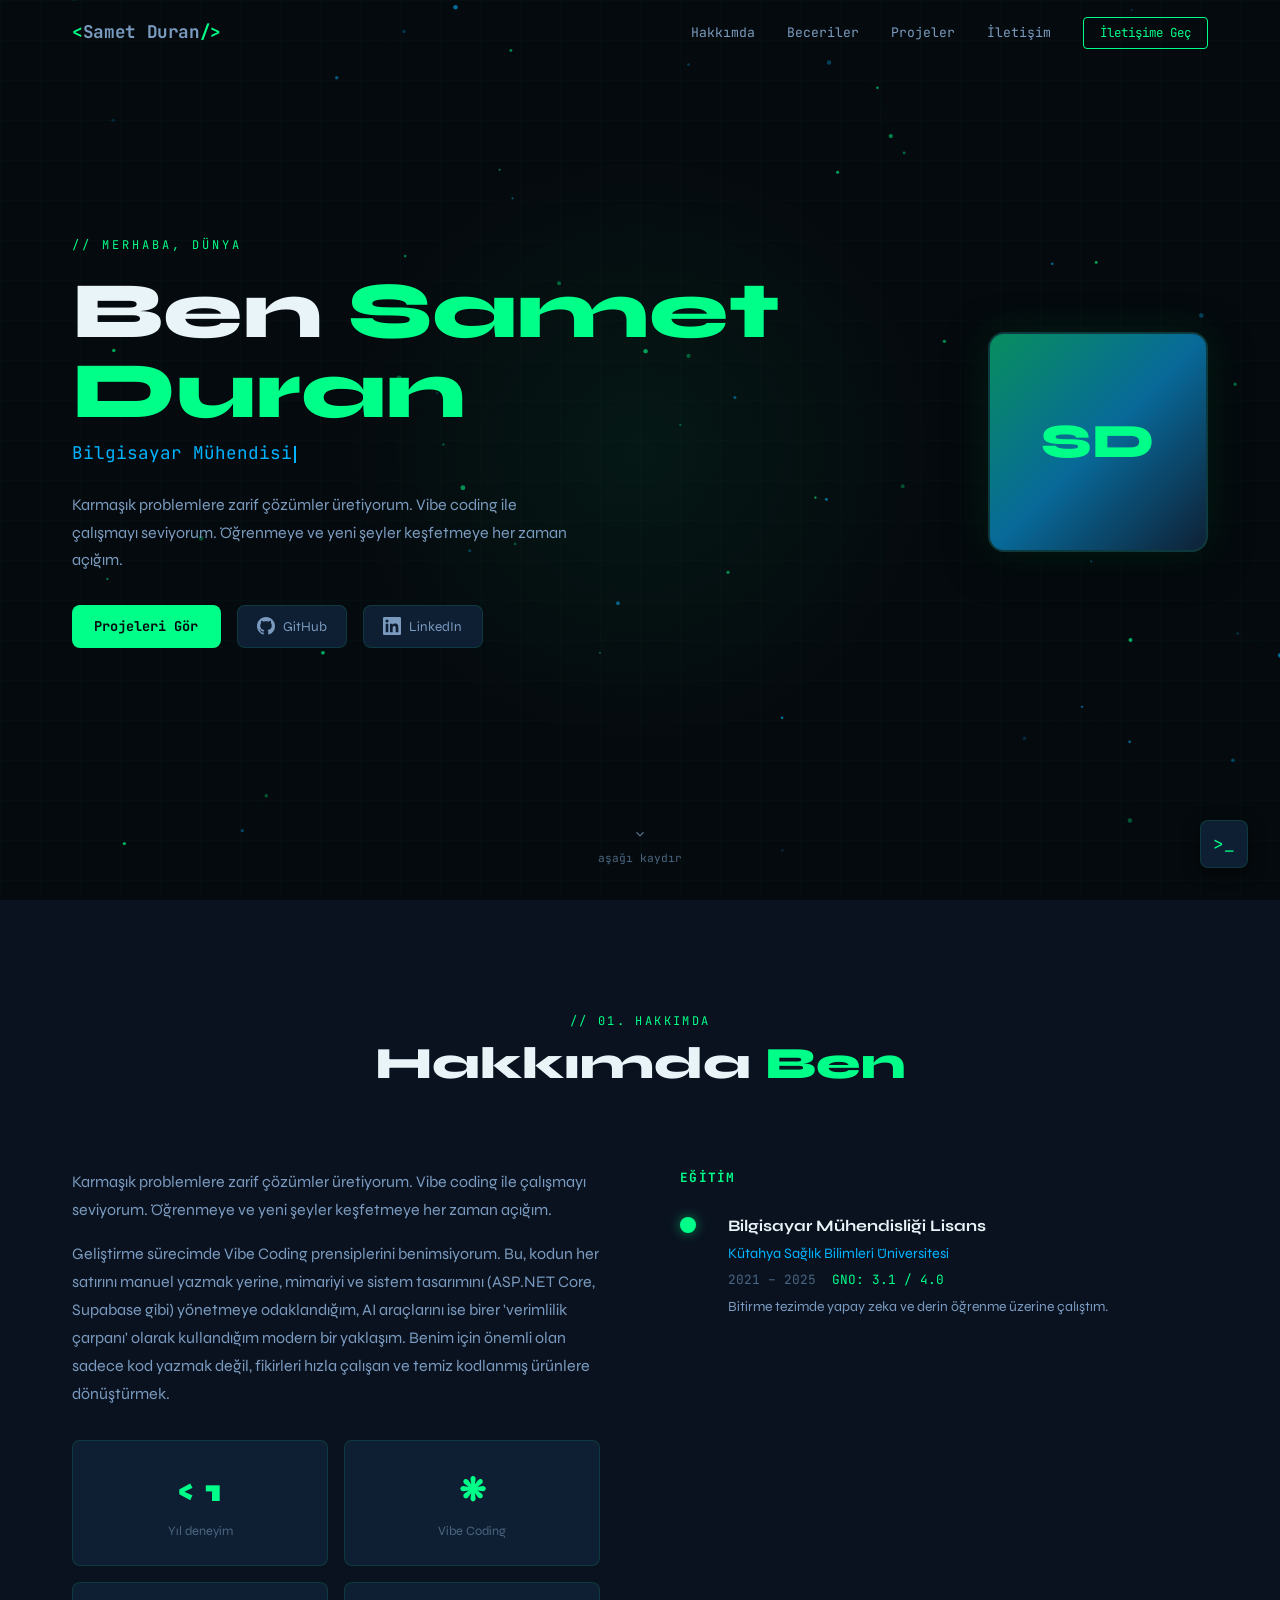
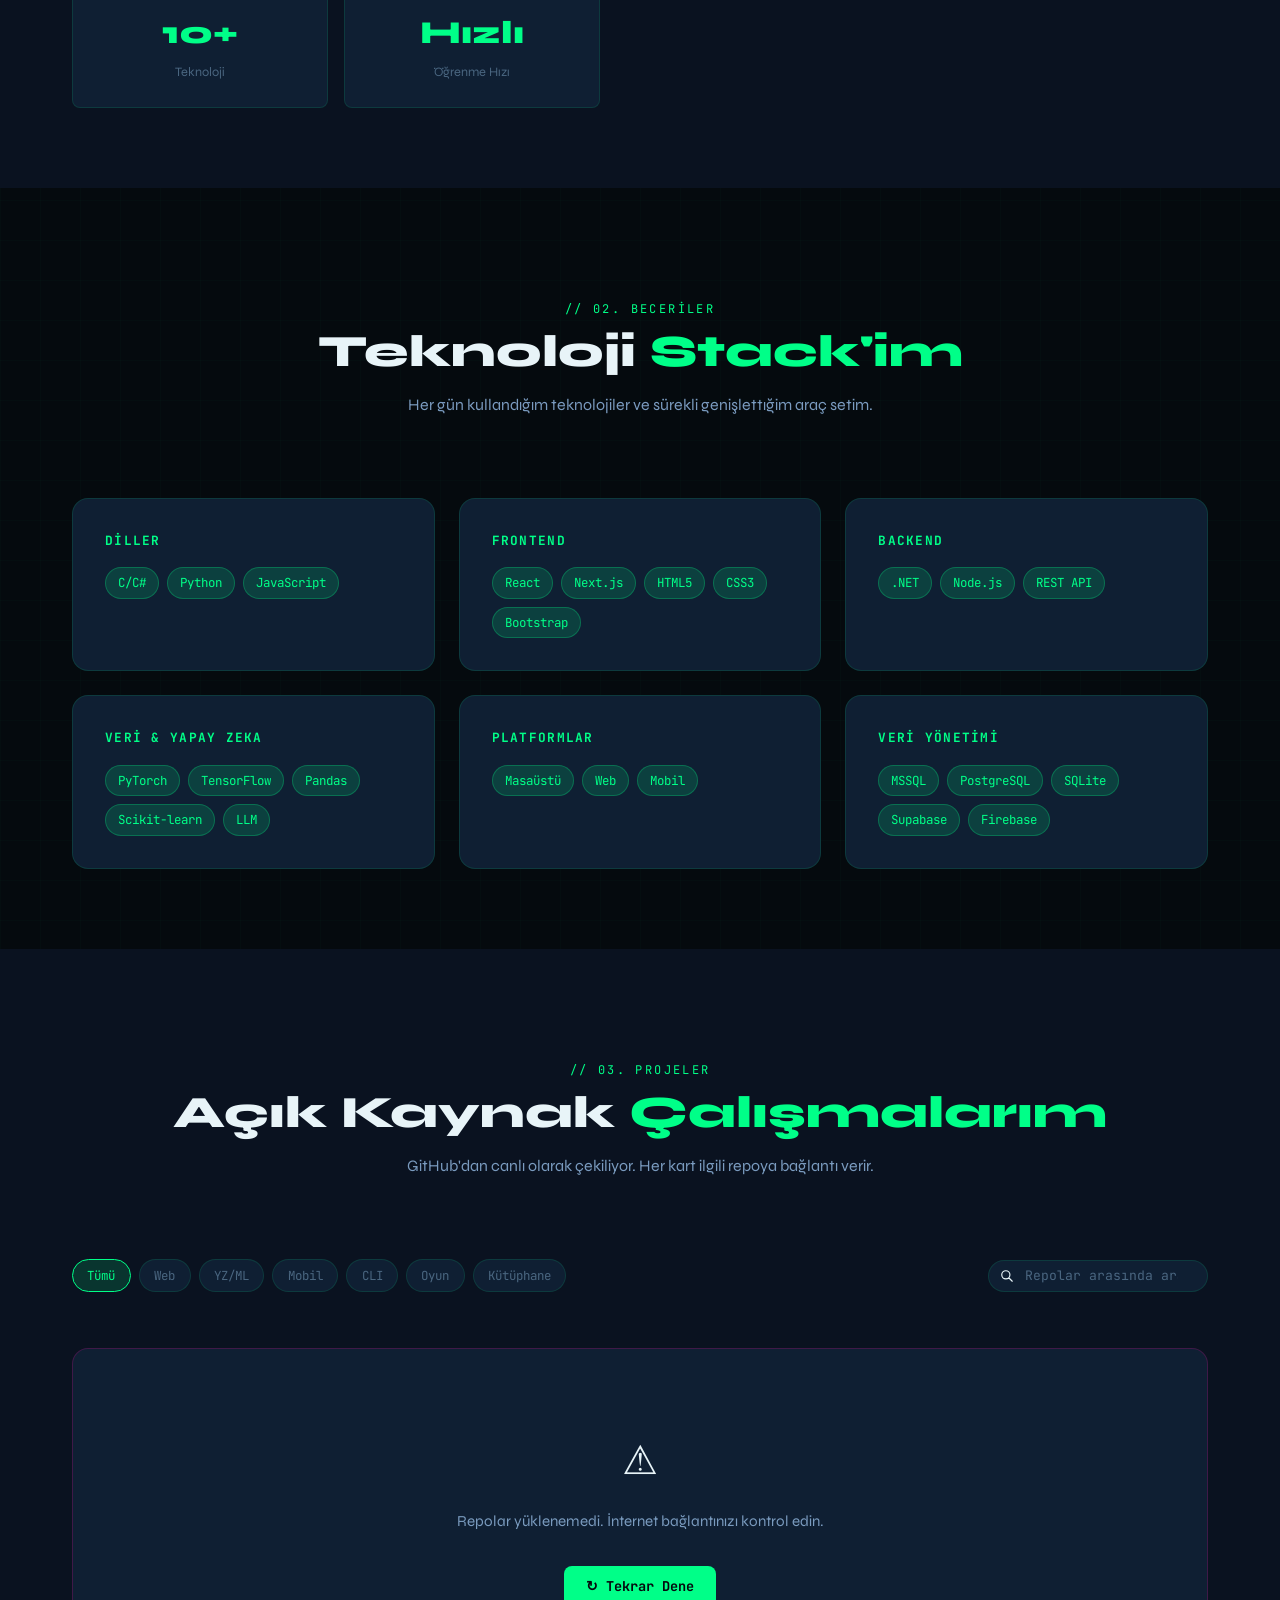
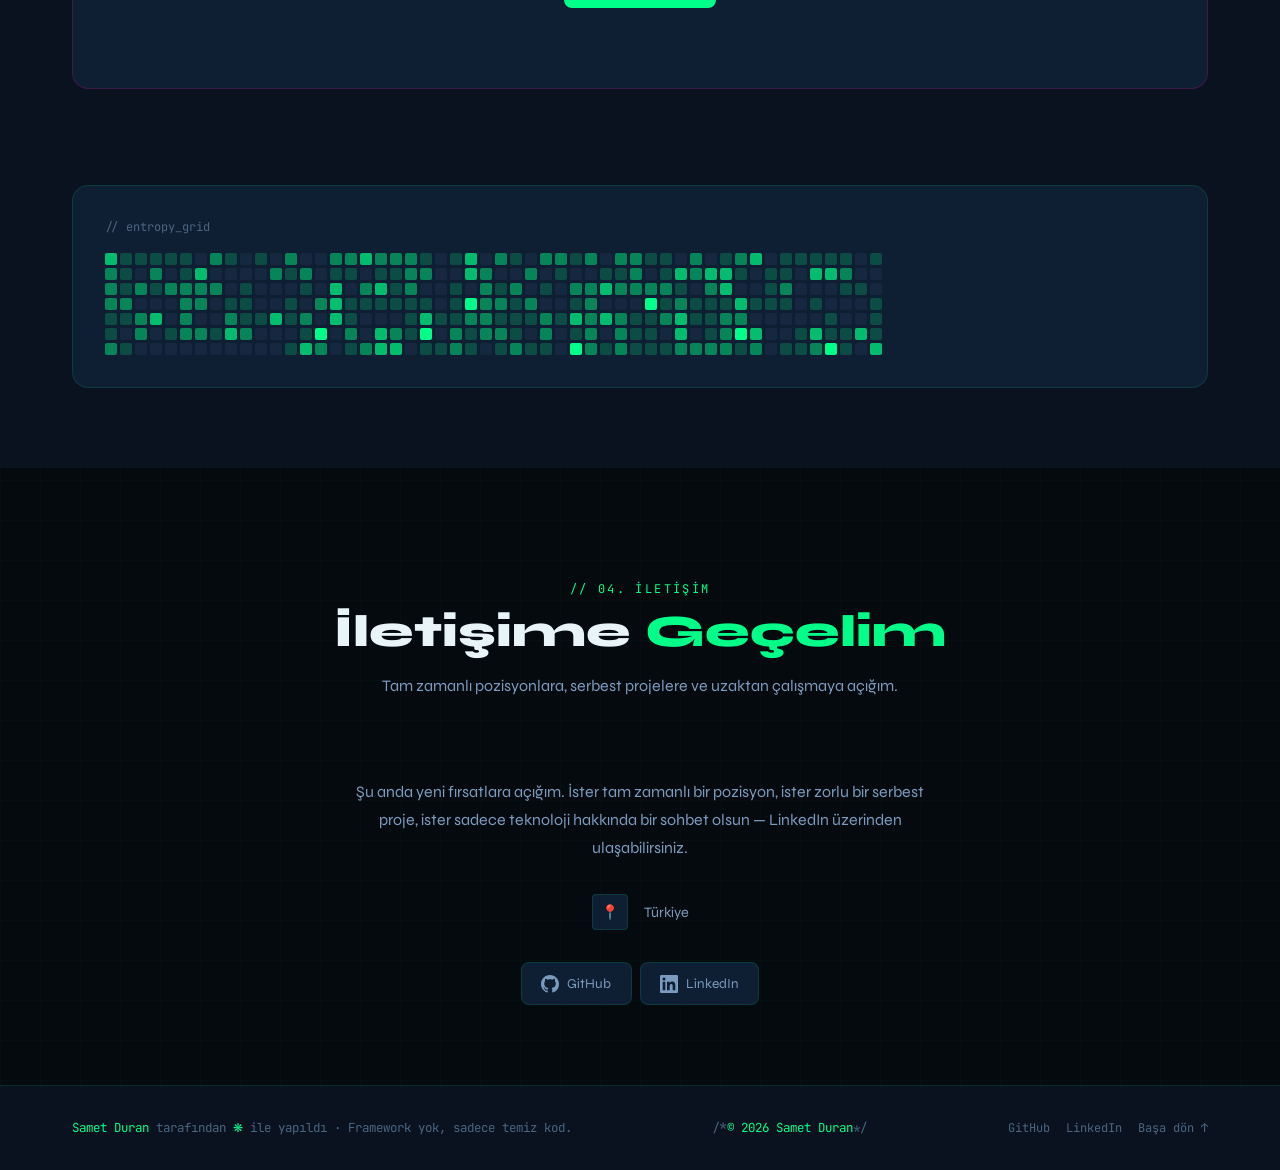
==== commit 652e7ba9: "Update portfolio site" ====
--- a/index.html
+++ b/index.html
@@ -92,7 +92,7 @@
         <div class="hero-content">
           <p class="hero-label">// Merhaba, Dünya</p>
           <h1 class="hero-name">
-            Ben <span class="accent" id="hero-name">Ada Yılmaz</span>
+            Ben <span class="accent" id="hero-name">Samet Duran</span>
           </h1>
           <p class="hero-subtitle" aria-live="polite">
             <span id="typing-text"></span><span class="cursor" aria-hidden="true"></span>
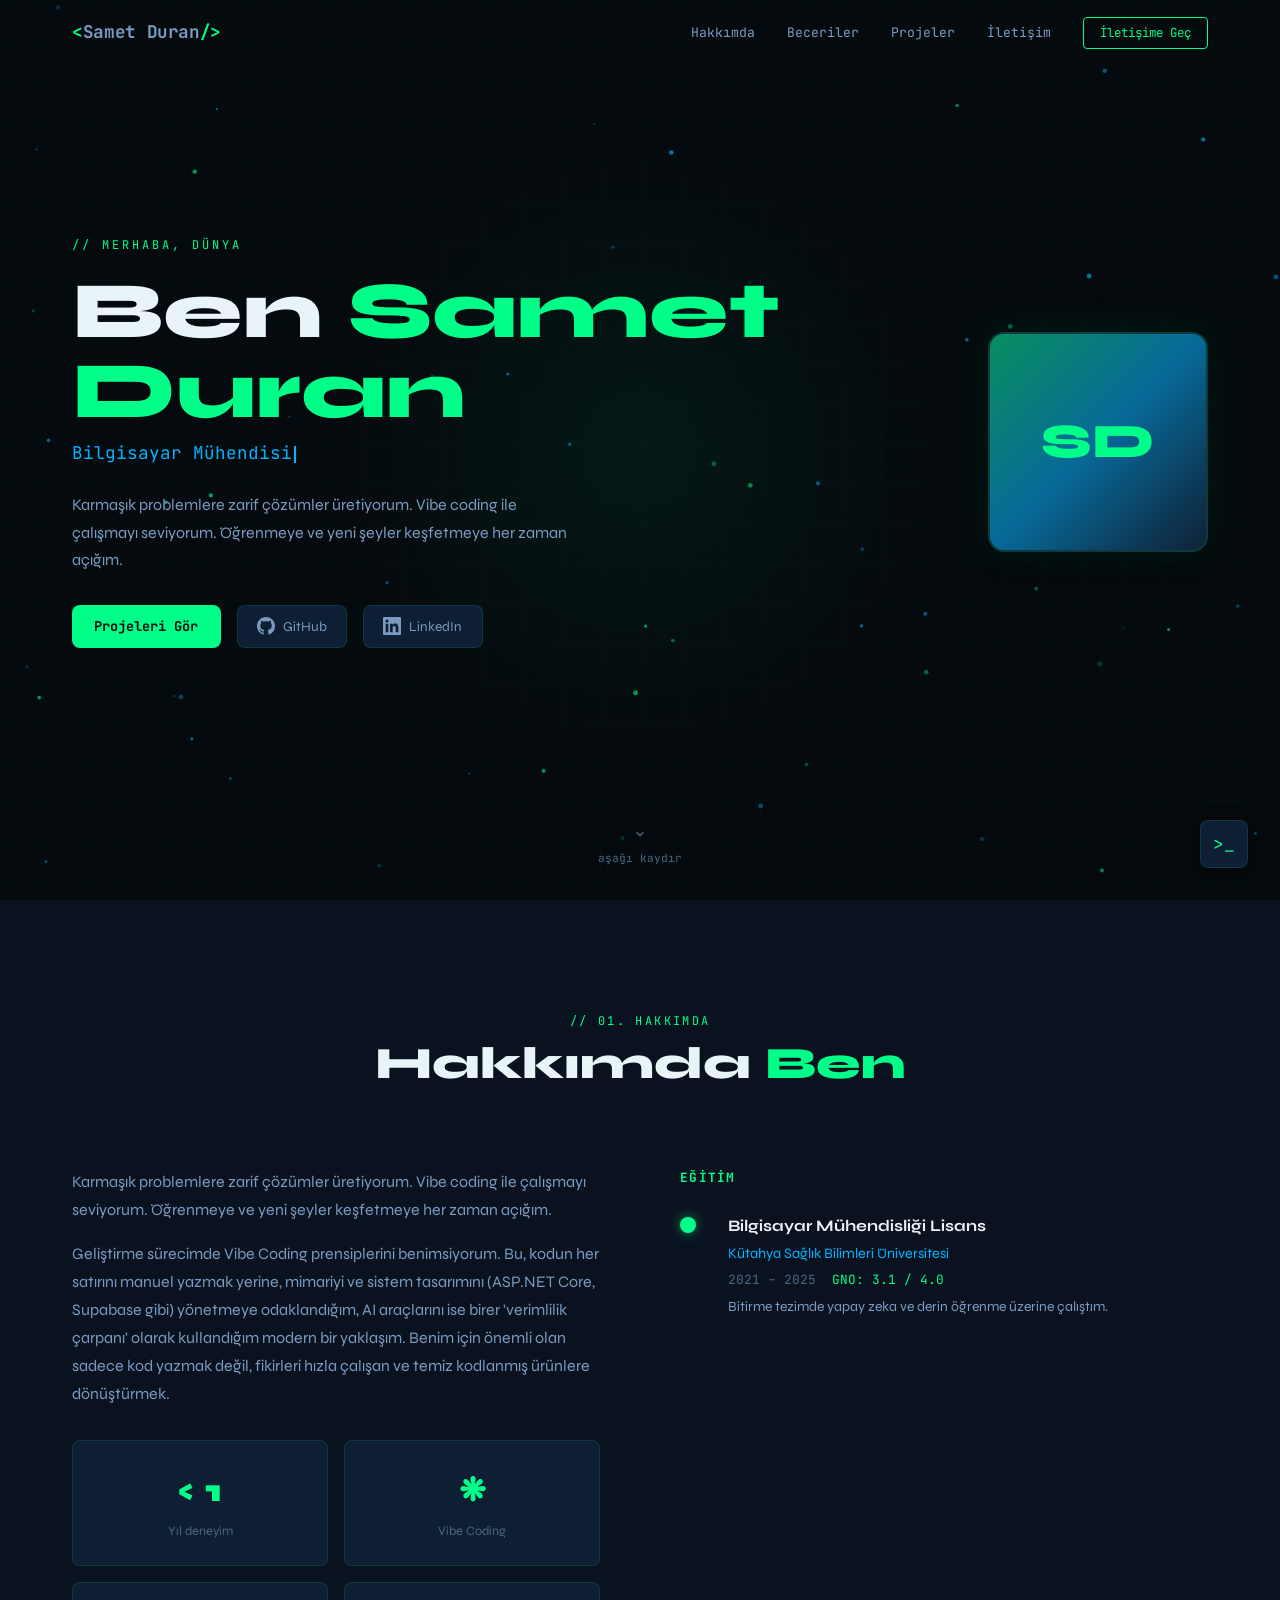
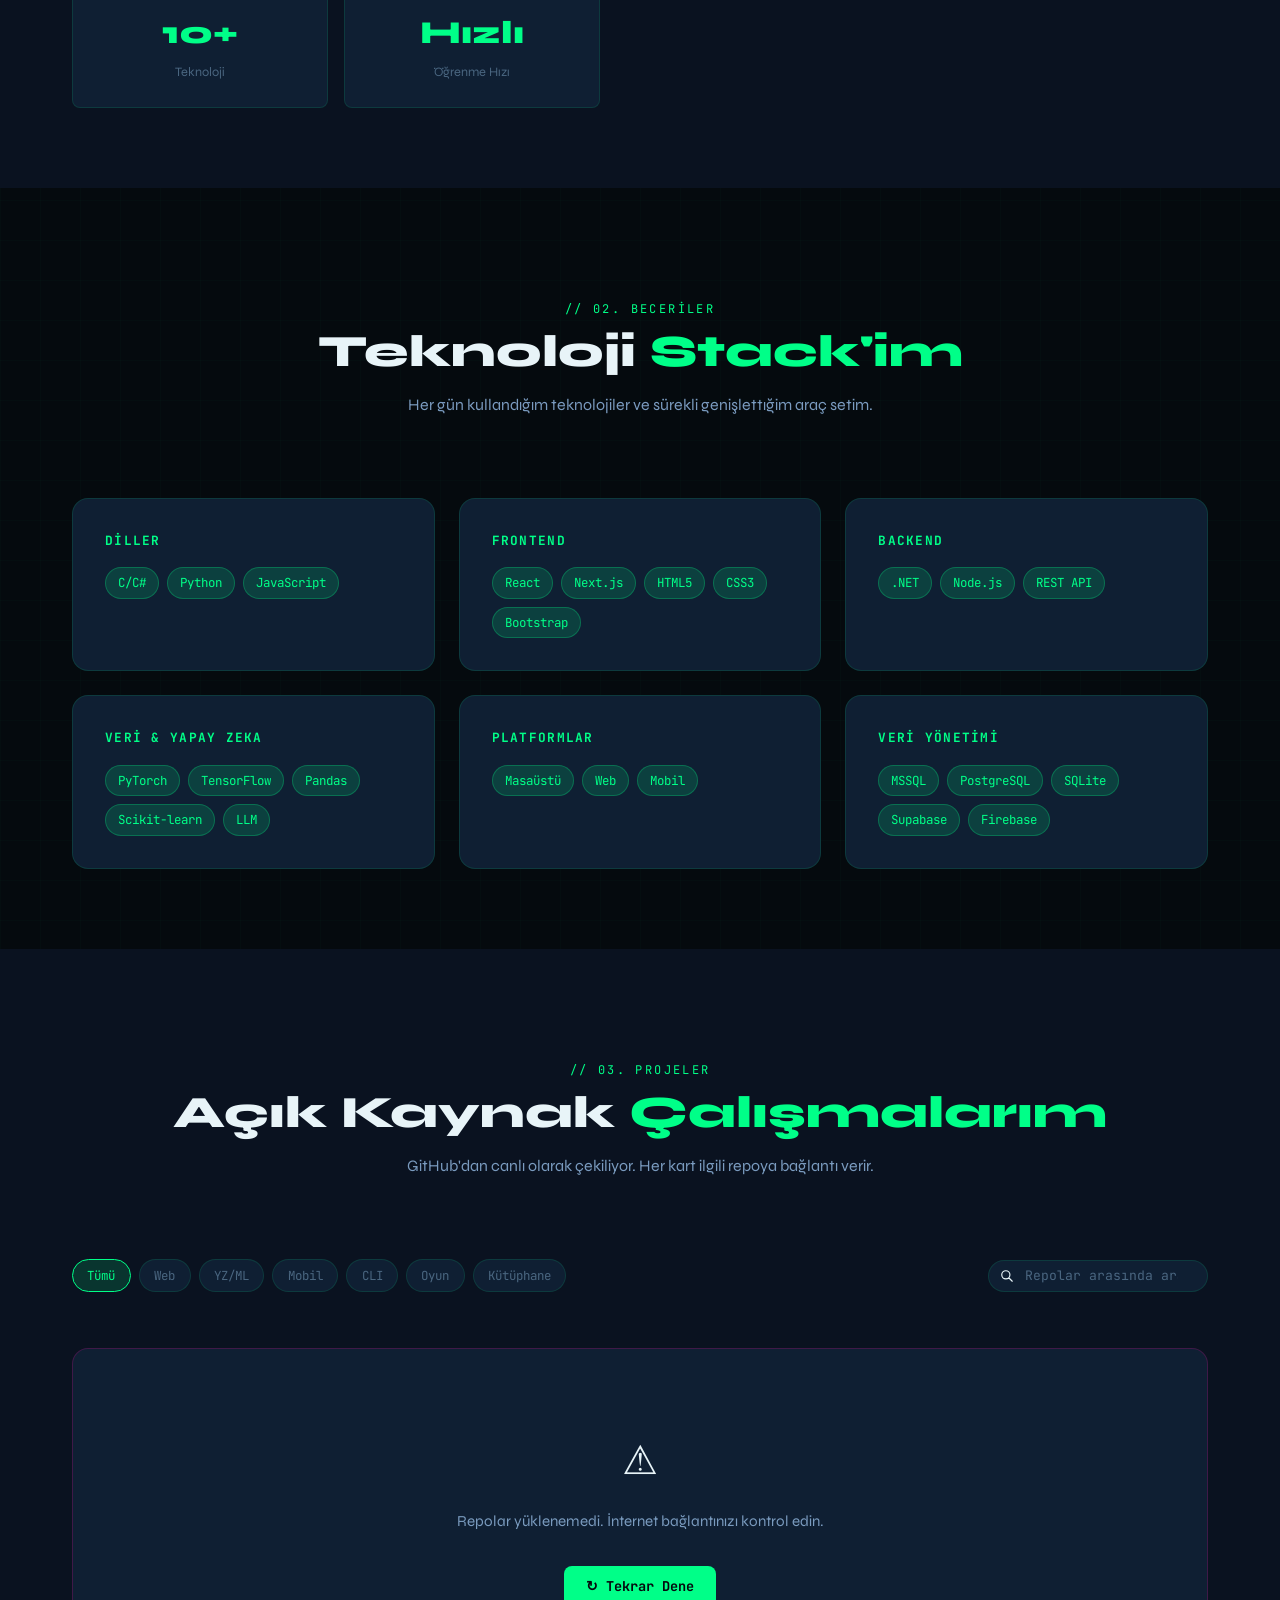
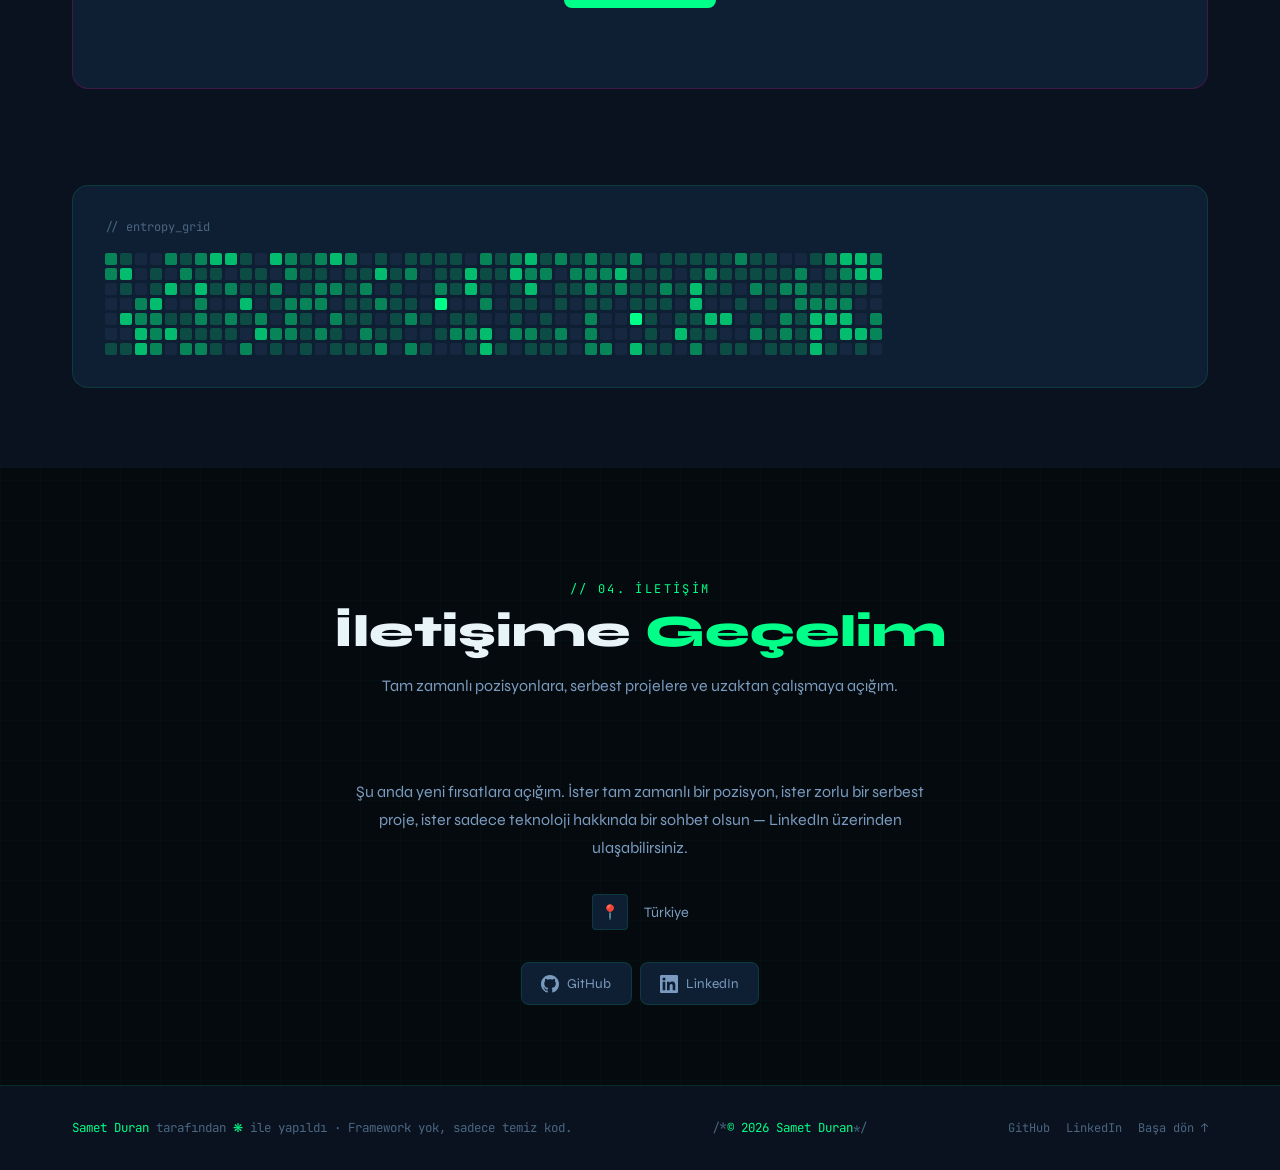
==== commit e724900d: "Update portfolio site" ====
--- a/index.html
+++ b/index.html
@@ -81,6 +81,8 @@
       </button>
     </div>
   </nav>
+
+  <div id="nav-overlay" aria-hidden="true"></div>
 
   <!-- ══ HERO ════════════════════════════════════════════════ -->
   <section id="hero" aria-label="Tanıtım">
--- a/css/layout.css
+++ b/css/layout.css
@@ -78,8 +78,13 @@
 #hamburger {
   display: none;
   flex-direction: column;
+  justify-content: center;
   gap: 5px;
   padding: 6px;
+  cursor: pointer;
+  z-index: 101;
+  background: none;
+  border: none;
 }
 #hamburger span {
   display: block;
@@ -87,8 +92,33 @@
   height: 2px;
   background: var(--txt-secondary);
   border-radius: 2px;
-  transition: transform var(--dur-med), opacity var(--dur-med);
-}
+  transition: transform var(--dur-med) var(--ease-out), opacity var(--dur-med), background var(--dur-fast);
+}
+
+/* Hamburger → X animasyonu */
+#hamburger[aria-expanded="true"] span:nth-child(1) {
+  transform: translateY(7px) rotate(45deg);
+  background: var(--accent);
+}
+#hamburger[aria-expanded="true"] span:nth-child(2) {
+  opacity: 0;
+  transform: scaleX(0);
+}
+#hamburger[aria-expanded="true"] span:nth-child(3) {
+  transform: translateY(-7px) rotate(-45deg);
+  background: var(--accent);
+}
+
+/* Overlay — menü açıkken arka planı karartır */
+#nav-overlay {
+  display: none;
+  position: fixed;
+  inset: 0;
+  background: rgba(0, 0, 0, 0.5);
+  z-index: 99;
+  backdrop-filter: blur(2px);
+}
+#nav-overlay.open { display: block; }
 
 /* ── Sections ─────────────────────────────────────────────── */
 section {
@@ -580,18 +610,48 @@
     position: fixed;
     top: var(--nav-h);
     left: 0; right: 0;
-    background: rgba(5,10,14,0.97);
-    backdrop-filter: blur(16px);
+    background: rgba(5,10,14,0.98);
+    backdrop-filter: blur(20px);
+    -webkit-backdrop-filter: blur(20px);
     flex-direction: column;
-    align-items: flex-start;
-    padding: var(--space-xl);
-    gap: var(--space-lg);
+    align-items: stretch;
+    padding: var(--space-lg) var(--space-xl) var(--space-xl);
+    gap: 0;
     border-bottom: 1px solid var(--clr-border);
     transform: translateY(-110%);
     transition: transform var(--dur-med) var(--ease-out);
     pointer-events: none;
-  }
-  #nav-menu.open { transform: translateY(0); pointer-events: all; }
+    z-index: 100;
+    /* Görünür alan sınırı */
+    max-height: calc(100vh - var(--nav-h));
+    overflow-y: auto;
+  }
+  #nav-menu.open {
+    transform: translateY(0);
+    pointer-events: all;
+  }
+  #nav-menu li {
+    border-bottom: 1px solid var(--clr-border);
+  }
+  #nav-menu li:last-child {
+    border-bottom: none;
+    padding-top: var(--space-lg);
+  }
+  #nav-menu .nav-link {
+    display: block;
+    padding: var(--space-md) 0;
+    font-size: 1rem;
+  }
+  #nav-menu .nav-link::after {
+    display: none;
+  }
+  #nav-menu .nav-cta {
+    display: block;
+    text-align: center;
+    padding: 0.75rem 1rem;
+    width: 100%;
+    font-size: 0.9rem;
+  }
   #hamburger { display: flex; }
 
   .hero-inner {
